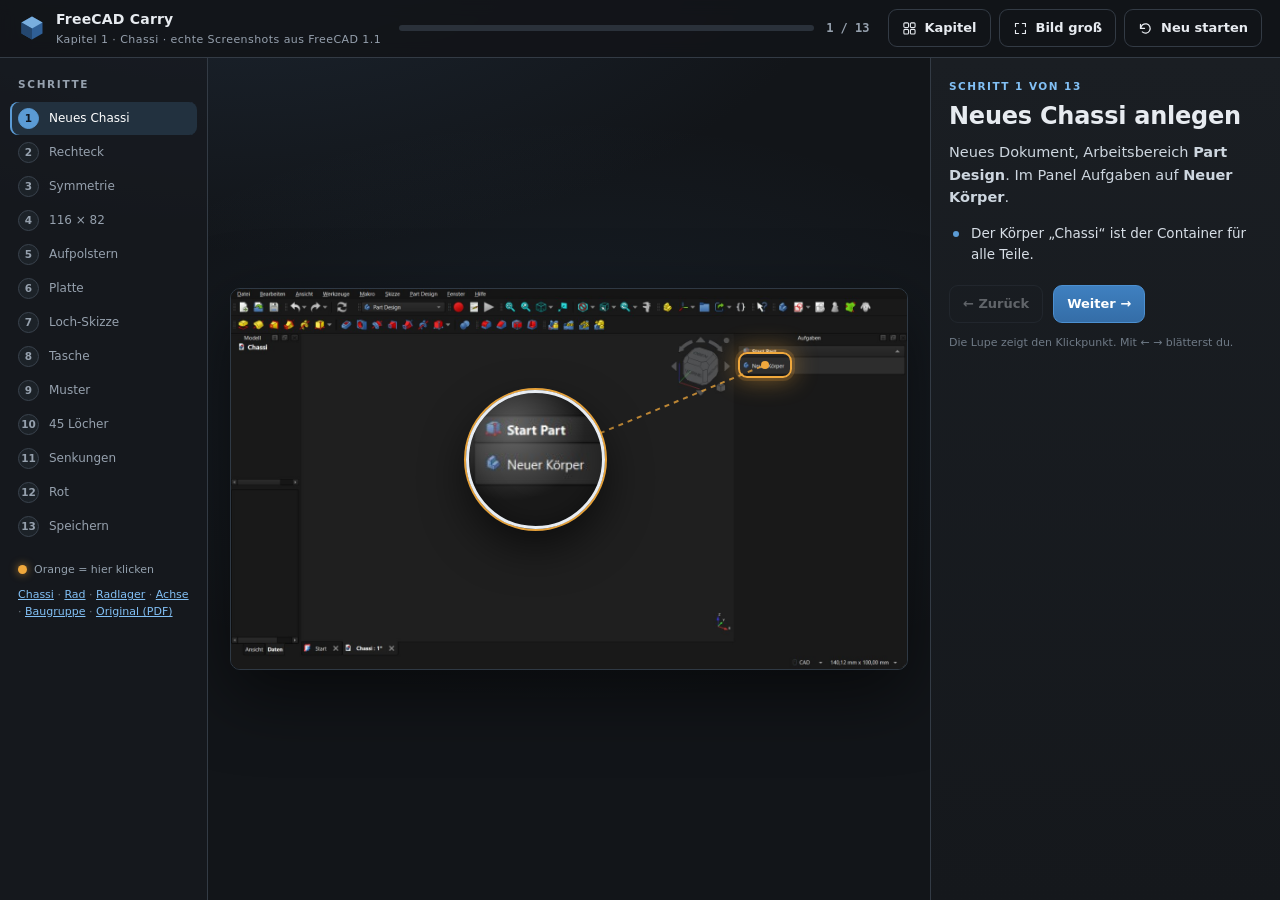
==== index.html @ e69efc20 "Lupen geprueft: Fokus auf die richtigen Symbole und Felder" ====
<!DOCTYPE html>
<html lang="de">
<head>
<meta charset="utf-8">
<meta name="viewport" content="width=device-width, initial-scale=1">
<meta name="color-scheme" content="dark">
<title>FreeCAD Carry – Chassi Schritt für Schritt</title>
<style>
:root{
  --bg:#121519; --panel:#1a1f24; --line:#333b45;
  --text:#e7ebf0; --muted:#96a1ae; --accent:#5b9bd5; --accent2:#82c0f5;
  --orange:#f0a83c; --green:#4cd07d;
  --mono:"Cascadia Mono",Consolas,"SF Mono",monospace;
}
*{box-sizing:border-box}
[hidden]{display:none!important}
html,body{height:100%}
body{
  margin:0;display:flex;flex-direction:column;overflow:hidden;color:var(--text);
  background:radial-gradient(1100px 620px at 18% -12%,#1d2733 0%,var(--bg) 58%) fixed;
  font:14px/1.55 "Segoe UI",system-ui,-apple-system,sans-serif;
}
button{font:inherit;color:inherit}
.ico{width:1.15em;height:1.15em;vertical-align:-0.22em;flex:none}
.muted{color:var(--muted)}
.mono{font-family:var(--mono)}

/* ---------- Kopfzeile ---------- */
header.top{
  display:flex;align-items:center;gap:18px;padding:9px 18px;flex:none;
  background:rgba(18,21,25,.9);border-bottom:1px solid var(--line);backdrop-filter:blur(8px);z-index:40;
}
.brand{display:flex;align-items:center;gap:10px;font-weight:650;letter-spacing:.2px;white-space:nowrap}
.brand .logo{width:28px;height:28px}
.brand small{display:block;font-weight:400;font-size:11px;color:var(--muted);letter-spacing:.04em}
.progresswrap{flex:1;display:flex;align-items:center;gap:12px;max-width:520px;min-width:90px}
.progress{flex:1;height:6px;background:#2a313a;border-radius:99px;overflow:hidden}
.progress i{display:block;height:100%;width:0;border-radius:99px;background:linear-gradient(90deg,#427cb8,#82c0f5);transition:width .35s ease}
.progressnum{font:600 12px var(--mono);color:var(--muted);white-space:nowrap}
.top-actions{display:flex;gap:8px;margin-left:auto}

.btn{
  display:inline-flex;align-items:center;gap:8px;border:1px solid var(--line);background:#262c33;
  padding:8px 13px;border-radius:9px;font-weight:600;font-size:13px;cursor:pointer;transition:.15s;white-space:nowrap;
}
.btn:hover{background:#2f3741;border-color:#46515d}
.btn.primary{background:linear-gradient(180deg,#3f80c0,#346da7);border-color:#4c90d1;color:#fff}
.btn.primary:hover{background:linear-gradient(180deg,#4a8ccd,#3c7ab8)}
.btn.ghost{background:transparent}
.btn:disabled{opacity:.35;cursor:default}

/* ---------- Layout ---------- */
.app{flex:1;display:grid;grid-template-columns:228px minmax(0,1fr) 368px;min-height:0}
.outline{border-right:1px solid var(--line);background:rgba(23,26,31,.72);padding:16px 10px 24px;overflow:auto}
.outline h2{font-size:10.5px;text-transform:uppercase;letter-spacing:.16em;color:var(--muted);margin:2px 8px 10px}
.steplist{list-style:none;margin:0;padding:0;display:flex;flex-direction:column;gap:1px}
.stepitem{
  display:flex;gap:10px;align-items:center;width:100%;text-align:left;background:none;border:0;
  color:var(--muted);padding:6px 8px;border-radius:8px;cursor:pointer;transition:.13s;
}
.stepitem:hover{background:#232a31;color:var(--text)}
.stepitem.current{background:#22313f;color:#fff;box-shadow:inset 2px 0 0 var(--accent)}
.stepitem.done{color:#b9c5d2}
.stepitem .n{
  width:21px;height:21px;flex:none;border-radius:50%;border:1px solid #3a434e;display:grid;place-items:center;
  font-size:10.5px;font-weight:700;color:var(--muted);background:#1c2228;
}
.stepitem.current .n{background:var(--accent);border-color:var(--accent);color:#0d1520}
.stepitem.done .n{background:#1e3929;border-color:#2f5d43;color:#6bdc9a}
.stepitem .t{font-size:12px;line-height:1.25}
.outline .foot{font-size:11px;color:#6d7884;margin:18px 8px 0;line-height:1.55}
.outline .foot .dotline{display:flex;align-items:center;gap:7px;margin-bottom:8px;color:#93a0ad}
.outline .foot .dotline i{width:9px;height:9px;border-radius:50%;background:var(--orange);box-shadow:0 0 8px rgba(240,168,60,.7)}

/* ---------- Bildbühne ---------- */
.stage{
  position:relative;display:flex;flex-direction:column;align-items:center;justify-content:center;
  padding:20px 22px;overflow:auto;min-width:0;gap:10px;
}
.stage::before{
  content:"";position:absolute;inset:0;pointer-events:none;
  background:radial-gradient(760px 420px at 50% 42%,rgba(91,155,213,.08),transparent 70%);
}
.shot{
  position:relative;margin:0;width:100%;max-width:1180px;
  border:1px solid #2f3944;border-radius:10px;overflow:hidden;cursor:zoom-in;
  box-shadow:0 24px 70px rgba(0,0,0,.55),0 0 0 1px rgba(255,255,255,.03) inset;
  background:#0d1013;
}
.shot img{display:block;width:100%;height:auto}

/* ---------- Lupe ---------- */
.loupe-layer{position:absolute;inset:0;pointer-events:none}
.loupe-svg{position:absolute;inset:0;width:100%;height:100%;overflow:visible}
.focus-ring{
  position:absolute;border:2px solid var(--orange);border-radius:9px;
  box-shadow:0 0 0 3px rgba(240,168,60,.18),0 0 24px 2px rgba(240,168,60,.45);
  animation:pulse 1.9s ease-in-out infinite;
}
@keyframes pulse{
  0%,100%{box-shadow:0 0 0 3px rgba(240,168,60,.16),0 0 16px 1px rgba(240,168,60,.35)}
  50%{box-shadow:0 0 0 5px rgba(240,168,60,.10),0 0 30px 6px rgba(240,168,60,.55)}
}
.lens{
  position:absolute;border-radius:50%;background-repeat:no-repeat;
  border:3px solid #e8edf3;
  box-shadow:0 0 0 2px rgba(240,168,60,.95),0 18px 44px rgba(0,0,0,.6),inset 0 0 26px rgba(0,0,0,.35);
  z-index:3;
}
.lens::after{
  content:"";position:absolute;inset:0;border-radius:50%;pointer-events:none;
  background:radial-gradient(circle at 32% 26%,rgba(255,255,255,.28),rgba(255,255,255,0) 55%);
}
.shot .zoom{
  position:absolute;right:10px;bottom:10px;background:rgba(12,16,20,.82);border:1px solid #43505e;
  color:#dbe4ee;font-size:11.5px;padding:5px 9px;border-radius:6px;display:flex;gap:6px;align-items:center;
  opacity:0;transition:.18s;backdrop-filter:blur(4px);z-index:5;
}
.shot:hover .zoom{opacity:1}

/* ---------- Lesebereich ---------- */
.reader{border-left:1px solid var(--line);background:linear-gradient(180deg,#1a1e23,#15181c);overflow:auto;padding:24px 24px 44px;overflow-anchor:none}
.reader-inner{max-width:322px}
.kicker{font-size:10.5px;letter-spacing:.14em;text-transform:uppercase;color:var(--accent2);font-weight:700}
.reader h2{font-size:24px;line-height:1.22;margin:8px 0 10px;letter-spacing:-.01em}
.lead{color:#cdd6df;font-size:14.5px;margin:0 0 14px}
.bullets{list-style:none;padding:0;margin:0 0 14px;display:flex;flex-direction:column;gap:8px}
.bullets li{position:relative;padding-left:22px;color:#d7dee6;font-size:13.5px}
.bullets li::before{content:"";position:absolute;left:4px;top:.6em;width:6px;height:6px;border-radius:50%;background:var(--accent)}
.hint{
  display:flex;gap:9px;align-items:flex-start;font-size:12.5px;color:#9fb0a8;
  background:#17241d;border:1px solid #294234;border-radius:9px;padding:9px 11px;margin:0 0 14px;line-height:1.45;
}
.hint svg{width:16px;height:16px;flex:none;margin-top:2px;color:#6fd69a}
.mouse{font-size:11.5px;color:#7f8b97;margin:0 0 14px;display:flex;gap:6px;align-items:center;flex-wrap:wrap}
kbd{
  font:600 11px var(--mono);background:#232930;border:1px solid #46505b;border-bottom-width:2px;
  border-radius:4px;padding:2px 6px;color:#e3e9ef;
}
.actions{display:flex;gap:10px;margin-top:20px;flex-wrap:wrap}
.advance-hint{font-size:11px;color:#6f7a86;margin-top:12px;line-height:1.45}
h3{font-size:13px;letter-spacing:.02em;margin:22px 0 8px;color:#e9eef4}
.specs{display:grid;grid-template-columns:repeat(3,1fr);gap:8px;margin:14px 0 18px}
.specs div{background:#20262d;border:1px solid #333c45;border-radius:10px;padding:9px 10px}
.specs span{display:block;font-size:10px;color:var(--muted);text-transform:uppercase;letter-spacing:.08em}
.specs b{font-size:16px;font-family:var(--mono);color:#fff}
.final-badge{
  width:58px;height:58px;border-radius:50%;display:grid;place-items:center;font-size:27px;color:#d6ffe2;
  background:linear-gradient(180deg,#2f7d32,#245f28);box-shadow:0 12px 32px rgba(47,125,50,.35);margin-bottom:14px;
}
.recap{margin:0 0 6px;padding-left:18px;color:#c9d2db;font-size:13px;display:flex;flex-direction:column;gap:5px}
table.shortcuts{width:100%;border-collapse:collapse;font-size:12px}
table.shortcuts td{padding:5px 0;border-bottom:1px solid #262d35;color:#c5ced8}
table.shortcuts td:first-child{width:52%}
.chips{display:flex;flex-wrap:wrap;gap:6px;margin-top:8px}
.chip{font-size:11.5px;border:1px solid #3a444f;background:#20262c;color:#c2ccd7;border-radius:99px;padding:4px 10px}

/* ---------- Lightbox ---------- */
.lightbox{
  position:fixed;inset:0;z-index:100;display:none;align-items:center;justify-content:center;
  background:rgba(5,8,12,.92);backdrop-filter:blur(4px);padding:24px;
}
.lightbox.show{display:flex}
.lightbox img{max-width:96vw;max-height:88vh;border-radius:6px;box-shadow:0 30px 90px rgba(0,0,0,.8)}
.lb-close{
  position:absolute;top:14px;right:16px;width:38px;height:38px;border-radius:50%;border:1px solid #3f4a56;
  background:rgba(20,25,31,.85);color:#dfe7ef;font-size:18px;cursor:pointer;
}
.lb-close:hover{background:#2c3640}
.lb-nav{
  position:absolute;bottom:20px;left:50%;transform:translateX(-50%);display:flex;gap:10px;align-items:center;
  background:rgba(18,22,27,.92);border:1px solid #36414c;border-radius:99px;padding:5px 8px;font-size:12px;color:#b9c4cf;
}
.lb-nav button{width:34px;height:34px;border-radius:50%;border:0;background:#2a333c;color:#e8eef5;cursor:pointer;font-size:15px}
.lb-nav button:hover{background:#3a4652}
.lb-nav span{min-width:70px;text-align:center}

/* ---------- Responsiv ---------- */
@media (max-width:1380px){
  .app{grid-template-columns:208px minmax(0,1fr) 350px}
  .reader{padding:20px 18px 40px}
  .reader-inner{max-width:310px}
}
@media (max-width:1120px){
  .app{grid-template-columns:minmax(0,1fr) 340px}
  .outline{display:none}
}
@media (max-width:900px){
  body{overflow:auto}
  .app{grid-template-columns:1fr;grid-template-rows:auto auto}
  .stage{padding:12px;min-height:0}
  .reader{border-left:0;border-top:1px solid var(--line);overflow:visible;padding:20px 18px 60px}
  .brand small{display:none}
  .top-actions .btn .lbl{display:none}
  .shot .zoom{opacity:1}
}
@media (prefers-reduced-motion:reduce){
  *{animation:none!important;transition:none!important}
}

/* ---------- Kapitel-Overlay ---------- */
.ch-overlay{position:fixed;inset:0;z-index:120;display:none;align-items:center;justify-content:center;padding:20px;background:rgba(6,9,13,.82);backdrop-filter:blur(6px)}
.ch-overlay.open{display:flex}
.ch-panel{position:relative;width:min(880px,100%);max-height:calc(100vh - 40px);overflow:auto;background:#171b21;border:1px solid #333c46;border-radius:16px;box-shadow:0 40px 120px rgba(0,0,0,.7)}
.ch-hero{position:relative;height:300px;overflow:hidden;background:#1f1f1f;border-radius:16px 16px 0 0}
.ch-hero img{display:block;width:100%;height:100%;object-fit:contain}
.ch-hero .ch-cap{position:absolute;left:20px;bottom:16px;font-size:13px;color:#eef3f8;text-shadow:0 2px 10px rgba(0,0,0,.8)}
.ch-hero .ch-cap b{font-size:17px;letter-spacing:.2px}
.ch-hero .ch-cap span{display:block;font-size:11.5px;color:#b9c6d3}
.ch-x{position:absolute;top:12px;right:12px;width:36px;height:36px;border-radius:50%;border:1px solid #46515d;background:rgba(16,20,25,.8);color:#e7edf4;font-size:16px;cursor:pointer;z-index:2}
.ch-x:hover{background:#2a333d}
.ch-body{padding:18px 22px 20px}
.ch-body h2{font-size:12px;text-transform:uppercase;letter-spacing:.14em;color:#8fa0b1;margin:0 0 12px}
.ch-grid{display:grid;grid-template-columns:repeat(2,minmax(0,1fr));gap:9px}
.ch-card{display:flex;align-items:center;gap:12px;padding:11px 13px;border:1px solid #333c46;border-radius:11px;background:#20262d;color:#e7ebf0;text-decoration:none;transition:.15s}
.ch-card:hover{background:#28313a;border-color:#46525f;transform:translateY(-1px)}
.ch-card .ch-num{width:27px;height:27px;flex:none;border-radius:50%;display:grid;place-items:center;background:#2b3540;border:1px solid #3d4a57;font:700 12px var(--mono);color:#c8d4e0}
.ch-card .ch-t{display:block;font-size:13.5px;font-weight:600;line-height:1.25}
.ch-card .ch-s{display:block;font-size:11px;color:#93a1af;margin-top:2px}
.ch-card.current{border-color:#5b9bd5;background:#22313f;box-shadow:0 0 0 1px rgba(91,155,213,.35) inset}
.ch-card.current .ch-num{background:#5b9bd5;border-color:#5b9bd5;color:#0d1520}
.ch-card.current .ch-s{color:#a9c7e4}
.ch-note{margin:14px 0 0;font-size:11.5px;color:#7f8d9b}
.ch-note a{color:#82c0f5;text-decoration:none}
.ch-note a:hover{text-decoration:underline}
@media (max-width:640px){
  .ch-overlay{padding:0}
  .ch-panel{width:100%;height:100%;max-height:100vh;border-radius:0;border:0}
  .ch-hero{height:220px;border-radius:0}
  .ch-grid{grid-template-columns:1fr}
  .ch-body{padding:15px 16px 24px}
}
</style>
</head>
<body>

<header class="top">
  <div class="brand">
    <svg class="logo" viewBox="0 0 24 24" aria-hidden="true">
      <path d="M12 2.2 21 7.3v9.4L12 21.8 3 16.7V7.3Z" fill="#2f5f96"/>
      <path d="M12 2.2 21 7.3 12 12.4 3 7.3Z" fill="#79aede"/>
      <path d="M12 12.4v9.4L3 16.7V7.3Z" fill="#24476f"/>
    </svg>
    <div>FreeCAD Carry<small>Kapitel 1 · Chassi · echte Screenshots aus FreeCAD 1.1</small></div>
  </div>
  <div class="progresswrap">
    <div class="progress"><i id="bar"></i></div>
    <span class="progressnum" id="progressNum">1 / 13</span>
  </div>
  <div class="top-actions"><button class="btn ghost" id="chOpen" aria-haspopup="dialog" aria-controls="chOverlay" title="Kapitelübersicht (K)"><svg class="ico" viewBox="0 0 24 24" aria-hidden="true"><rect x="3" y="3" width="7.5" height="7.5" rx="1.6" fill="none" stroke="currentColor" stroke-width="1.7"/><rect x="13.5" y="3" width="7.5" height="7.5" rx="1.6" fill="none" stroke="currentColor" stroke-width="1.7"/><rect x="3" y="13.5" width="7.5" height="7.5" rx="1.6" fill="none" stroke="currentColor" stroke-width="1.7"/><rect x="13.5" y="13.5" width="7.5" height="7.5" rx="1.6" fill="none" stroke="currentColor" stroke-width="1.7"/></svg><span class="lbl">Kapitel</span></button>
    <button class="btn ghost" id="zoomBtn"><svg class="ico" viewBox="0 0 24 24" aria-hidden="true"><path d="M4 9V4h5M20 9V4h-5M4 15v5h5M20 15v5h-5" fill="none" stroke="currentColor" stroke-width="1.8" stroke-linecap="round"/></svg><span class="lbl">Bild groß</span></button>
    <button class="btn ghost" id="resetBtn"><svg class="ico" viewBox="0 0 24 24" aria-hidden="true"><path d="M4.5 12a7.5 7.5 0 1 1 2.4 5.5" fill="none" stroke="currentColor" stroke-width="2" stroke-linecap="round"/><path d="M4 5.5V12h6.5" fill="none" stroke="currentColor" stroke-width="2" stroke-linecap="round" stroke-linejoin="round"/></svg><span class="lbl">Neu starten</span></button>
  </div>
</header>

<div class="app">
  <nav class="outline">
    <h2>Schritte</h2>
    <ol class="steplist" id="steplist"></ol>
    <p class="foot">
      <span class="dotline"><i></i> Orange = hier klicken</span>
      <a href="index.html" style="color:#82c0f5">Chassi</a> · <a href="rad.html" style="color:#82c0f5">Rad</a> · <a href="lager.html" style="color:#82c0f5">Radlager</a> · <a href="achse.html" style="color:#82c0f5">Achse</a> · <a href="baugruppe.html" style="color:#82c0f5">Baugruppe</a> · <a href="original.html" style="color:#82c0f5">Original (PDF)</a>
    </p>
  </nav>

  <main class="stage" id="stage">
    <figure class="shot" id="shot">
      <img id="shotImg" src="assets/01_neues_dokument.jpg" alt="Chassi – neues Dokument">
      <div class="loupe-layer" id="loupeLayer">
        <svg class="loupe-svg" aria-hidden="true">
          <line id="loupeLine" stroke="#f0a83c" stroke-width="2" stroke-dasharray="5 5" opacity=".75"/>
          <circle id="loupeDot" r="4" fill="#f0a83c"/>
        </svg>
        <div class="focus-ring" id="focusRing"></div>
        <div class="lens" id="lens"></div>
      </div>
      <span class="zoom">⤢ vergrößern</span>
    </figure>
  </main>

  <aside class="reader" id="reader"></aside>
</div>

<div class="lightbox" id="lightbox">
  <button class="lb-close" id="lbClose" aria-label="Schließen">✕</button>
  <img id="lbImg" alt="Screenshot in groß">
  <div class="lb-nav">
    <button id="lbPrev" aria-label="Vorheriger Schritt">←</button>
    <span id="lbCaption">1 / 13</span>
    <button id="lbNext" aria-label="Nächster Schritt">→</button>
  </div>
</div>

<script>
(function(){
  'use strict';

  var $  = function(sel, root){ return (root||document).querySelector(sel); };

  /* =====================================================================
     INHALTE – jeder Schritt: Bild, Lupen-Ziel [x,y,w,h] und Lupe [x,y]
     Werte sind Anteile der Bildfläche (0…1).
     ===================================================================== */
  var STEPS = [
    {
      short:'Neues Chassi', title:'Neues Chassi anlegen',
      img:'assets/01_neues_dokument.jpg',
      alt:'Leeres FreeCAD-Dokument mit Part-Design-Panel',
      lead:'Neues Dokument, Arbeitsbereich <b>Part Design</b>. Im Panel Aufgaben auf <b>Neuer Körper</b>.',
      list:['Der Körper „Chassi“ ist der Container für alle Teile.'],
      focus:[0.7900, 0.2000, 0.0800, 0.0300], lens:[0.4500, 0.4500], zoom:2.4
    },
    {
      short:'Rechteck', title:'Skizze und Rechteck',
      img:'assets/02_rechteck.jpg',
      alt:'Rechteckskizze auf der XY-Ebene mit vier Freiheitsgraden',
      lead:'Neue Skizze auf der <b>XY-Ebene</b>. Zeichne ein Rechteck – die Lage ist noch egal.',
      list:['Es fehlen noch <b>4 Freiheitsgrade</b>: Größe und Lage.'],
      hint:'Die roten Symbole sind Randbedingungen (horizontal, vertikal).',
      focus:[0.8470, 0.2490, 0.1600, 0.0300], lens:[0.4500, 0.4000], zoom:2.2
    },
    {
      short:'Symmetrie', title:'Lage durch Symmetrie',
      img:'assets/03_symmetrie.jpg',
      alt:'Rechteck nach der Symmetrie, zwei Freiheitsgrade',
      lead:'Zwei gegenüberliegende <b>Ecken</b> und den <b>Ursprung</b> wählen, dann <b>Symmetrie</b>.',
      list:['Das Rechteck ist mittig – nur die Größe ist noch frei (2 Freiheitsgrade).'],
      focus:[0.5970, 0.2750, 0.0500, 0.0700], lens:[0.3000, 0.3000], zoom:2.6
    },
    {
      short:'116 × 82', title:'116 × 82 mm bemaßen',
      img:'assets/04_masse.jpg',
      alt:'Vollständig bestimmte Platten-Skizze mit 116 und 82 mm',
      lead:'Bemaße mit <b>116 × 82 mm</b>.',
      list:['Die Linien werden grün – die Skizze ist vollständig bestimmt.'],
      focus:[0.4450,0.3520,0.1000,0.0280], lens:[0.7000,0.3000], zoom:2.2
    },
    {
      short:'Aufpolstern', title:'5 mm aufpolstern',
      img:'assets/05_aufpolstern.jpg',
      alt:'Parameter der Aufpolsterung mit Tiefe 5 mm',
      lead:'Bei <b>Tiefe</b> den Wert <b>5,00 mm</b> eintragen, dann <b>OK</b>.',
      list:['Die Grundplatte entsteht.'],
      focus:[0.9270, 0.3500, 0.1200, 0.0400], lens:[0.1800, 0.6800], zoom:2.2
    },
    {
      short:'Platte', title:'Grundplatte fertig',
      img:'assets/06_platte.jpg',
      alt:'Fertige Grundplatte 116 x 82 x 5 mm',
      lead:'Die <b>Grundplatte</b> ist fertig: 116 × 82 × 5 mm.',
      list:['Jetzt kommen die Löcher.'], lens:[0.7200, 0.2500], zoom:1.4
    },
    {
      short:'Loch-Skizze', title:'Löcher skizzieren',
      img:'assets/07_loch_skizze.jpg',
      alt:'Skizze auf der Deckfläche mit fünf Kreisen',
      lead:'Neue Skizze auf der <b>Deckfläche</b>. Zeichne <b>5 Kreise Ø3</b> im Abstand von 15 mm.',
      list:['Der erste Kreis sitzt links oben, 10 mm vom Rand.'],
      focus:[0.3500, 0.4500, 0.2200, 0.3200], lens:[0.7000, 0.2500], zoom:1.5
    },
    {
      short:'Tasche', title:'Tasche durch alles',
      img:'assets/08_loch.jpg',
      alt:'Fünf Löcher nach der Tasche durch alles',
      lead:'Skizze schließen und eine <b>Tasche „durch alles“</b> erzeugen.',
      list:['Die fünf Löcher sind durch die ganze Platte.'],
      focus:[0.3200,0.3830,0.1400,0.2200], lens:[0.7200,0.3000], zoom:2.0
    },
    {
      short:'Muster', title:'Lineares Muster 9 ×',
      img:'assets/09_muster9.jpg',
      alt:'Dialog Lineares Muster mit Länge 96 mm und 9 Vorkommen',
      lead:'<b>Lineares Muster</b>: Länge <b>96 mm</b>, Vorkommen <b>9</b>.',
      list:['Der Abstand beträgt 96 : 8 = <b>12 mm</b>.'],
      focus:[0.8500, 0.5800, 0.1300, 0.1000], lens:[0.3000, 0.3500], zoom:1.8
    },
    {
      short:'45 Löcher', title:'45 Löcher im Raster',
      img:'assets/10_muster45.jpg',
      alt:'Grundplatte mit 45 Löchern im 9-x-5-Raster',
      lead:'Das Raster ist fertig: <b>9 × 5 = 45 Löcher</b>.',
      list:['Jetzt fehlen nur noch die Senkungen.'],
      focus:[0.4700, 0.4500, 0.3000, 0.3000], lens:[0.7200, 0.2500], zoom:1.4
    },
    {
      short:'Senkungen', title:'Senkungen 0,75 mm',
      img:'assets/11_senkungen.jpg',
      alt:'Dialog Fase mit Abstand 0,75 mm an allen Löchern',
      lead:'<b>Fase</b> an allen Löchern: <b>0,75 mm</b>.',
      list:['So verschwinden die Schraubenköpfe später in der Platte.'],
      focus:[0.8500, 0.6100, 0.1300, 0.0400], lens:[0.3000, 0.3500], zoom:1.8
    },
    {
      short:'Rot', title:'Chassi rot einfärben',
      img:'assets/12_rot.jpg',
      alt:'Rotes Chassi mit 45 gesenkten Löchern',
      lead:'Farbe <b>rot</b> – das Chassi ist fertig.',
      list:['45 Löcher, alle gesenkt.'],
      focus:[0.4700, 0.4500, 0.3000, 0.3000], lens:[0.7200, 0.2500], zoom:1.4
    },
    {
      short:'Speichern', title:'Chassi speichern',
      img:'assets/13_speichern.jpg',
      alt:'Datei-Menü mit Speichern',
      lead:'Als <span class="mono">Chassi.FCStd</span> speichern.',
      list:['Im Verzeichnis „Carry“ – dort kommen später alle Teile zusammen.'],
      focus:[0.0370, 0.1840, 0.0700, 0.0240], lens:[0.6200, 0.4800], zoom:2.2
    }
  ];

  var N = STEPS.length;
  var FINAL_IMG = 'assets/12_rot.jpg';
  var KEY = 'freecad-grundkurs-v3';

  var progress = 0;
  try {
    var saved = parseInt(localStorage.getItem(KEY) || '0', 10);
    if (!isNaN(saved) && saved >= 0 && saved <= N) progress = saved;
  } catch(e) {}
  try {
    var params = new URLSearchParams(location.search);
    var raw = params.get('schritt') || params.get('step') || '';
    if (raw === 'fertig' || raw === 'ende') {
      progress = N;
    } else {
      var linkStep = parseInt(raw, 10);
      if (!isNaN(linkStep)) progress = Math.max(0, Math.min(N - 1, linkStep - 1));
    }
  } catch(e) {}

  var reader = $('#reader');
  var shotImg = $('#shotImg');
  var shot = $('#shot');
  var lens = $('#lens');
  var ring = $('#focusRing');
  var line = $('#loupeLine');
  var dot = $('#loupeDot');
  var layer = $('#loupeLayer');
  var lightbox = $('#lightbox');
  var lbImg = $('#lbImg');
  var lbCaption = $('#lbCaption');

  function isDone(){ return progress >= N; }

  function renderOutline(){
    $('#steplist').innerHTML = STEPS.map(function(s, i){
      var cls = i < progress ? 'done' : (i === progress ? 'current' : '');
      var num = i < progress ? '✓' : (i + 1);
      return '<li><button class="stepitem '+cls+'" data-jump="'+i+'">'+
             '<span class="n">'+num+'</span><span class="t">'+s.short+'</span></button></li>';
    }).join('');
    var cur = $('.stepitem.current');
    if (cur && cur.scrollIntoView) cur.scrollIntoView({block:'nearest'});
  }

  /* ---------- Lupe positionieren ---------- */
  function layoutLoupe(){
    var s = isDone() ? null : STEPS[progress];
    if (!s || !s.focus){
      layer.style.display = 'none';
      return;
    }
    var w = shotImg.clientWidth;
    var h = shotImg.clientHeight;
    if (!w || !h){ layer.style.display = 'none'; return; }
    layer.style.display = 'block';

    var D = Math.round(Math.min(225, Math.max(118, w * 0.205)));
    var z = s.zoom || 2.2;
    var fx = s.focus[0], fy = s.focus[1], fw = s.focus[2], fh = s.focus[3];
    var lx = s.lens[0] * w, ly = s.lens[1] * h;

    lens.style.width = D + 'px';
    lens.style.height = D + 'px';
    lens.style.left = (lx - D / 2) + 'px';
    lens.style.top = (ly - D / 2) + 'px';
    lens.style.backgroundImage = 'url("' + s.img + '")';
    lens.style.backgroundSize = (w * z) + 'px ' + (h * z) + 'px';
    lens.style.backgroundPosition = (D / 2 - fx * w * z) + 'px ' + (D / 2 - fy * h * z) + 'px';

    var rw = Math.max(40, fw * w);
    var rh = Math.max(26, fh * h);
    ring.style.width = rw + 'px';
    ring.style.height = rh + 'px';
    ring.style.left = (fx * w - rw / 2) + 'px';
    ring.style.top = (fy * h - rh / 2) + 'px';

    line.setAttribute('x1', lx);
    line.setAttribute('y1', ly);
    line.setAttribute('x2', fx * w);
    line.setAttribute('y2', fy * h);
    dot.setAttribute('cx', fx * w);
    dot.setAttribute('cy', fy * h);
  }

  function renderShot(){
    var s = isDone() ? null : STEPS[progress];
    var img = isDone() ? FINAL_IMG : s.img;
    shotImg.src = img;
    shotImg.alt = isDone() ? 'Fertiger Quader 50 x 40 x 10 mm' : s.alt;
    if (isDone()) layer.style.display = 'none';
    layoutLoupe();
    if (lightbox.classList.contains('show')) updateLightbox();
  }

  function updateLightbox(){
    lbImg.src = isDone() ? FINAL_IMG : STEPS[progress].img;
    lbImg.alt = isDone() ? 'Fertiger Quader' : STEPS[progress].alt;
    lbCaption.textContent = (isDone() ? N : progress + 1) + ' / ' + N;
  }

  function renderReader(){
    if (isDone()) {
      reader.innerHTML = finalCard();
      reader.scrollTop = 0;
      requestAnimationFrame(function(){ reader.scrollTop = 0; });
      return;
    }
    var s = STEPS[progress];
    reader.innerHTML = '<div class="reader-inner">'+
      '<div class="kicker">Schritt '+(progress+1)+' von '+N+'</div>'+
      '<h2>'+s.title+'</h2>'+
      '<p class="lead">'+s.lead+'</p>'+
      (s.list && s.list.length ? '<ul class="bullets">'+s.list.map(function(b){ return '<li>'+b+'</li>'; }).join('')+'</ul>' : '')+
      (s.hint ? '<div class="hint"><svg viewBox="0 0 24 24" aria-hidden="true"><path d="M9 18h6M10 21h4" stroke="currentColor" stroke-width="1.7" stroke-linecap="round"/><path d="M12 3a6 6 0 0 0-3.6 10.8c.6.5 1 1.2 1 2V16h5.2v-.2c0-.8.4-1.5 1-2A6 6 0 0 0 12 3Z" fill="none" stroke="currentColor" stroke-width="1.5"/></svg><span>'+s.hint+'</span></div>' : '')+
      (s.mouse ? '<div class="mouse"><kbd>M1</kbd> links <kbd>M2</kbd> rechts <kbd>Esc</kbd> abbrechen</div>' : '')+
      '<div class="actions">'+
        '<button class="btn ghost" data-nav="prev" '+(progress === 0 ? 'disabled' : '')+'>← Zurück</button>'+
        '<button class="btn primary" data-nav="next">Weiter →</button>'+
      '</div>'+
      '<p class="advance-hint">'+(s.focus ? 'Die Lupe zeigt den Klickpunkt. ' : '')+'Mit ← → blätterst du.</p>'+
    '</div>';
    reader.scrollTop = 0;
  }

  function finalCard(){
    return '<div class="reader-inner">'+
      '<div class="final-badge">✓</div>'+
      '<div class="kicker">Geschafft</div>'+
      '<h2>Chassi fertig</h2>'+
      '<p class="lead">Grundplatte 116 × 82 × 5 mm mit 45 Löchern und Senkungen.</p>'+
      '<div class="specs">'+
        '<div><span>Platte</span><b>116×82</b></div>'+
        '<div><span>Löcher</span><b>45</b></div>'+
        '<div><span>Dicke</span><b>5 mm</b></div>'+
      '</div>'+
      '<h3>Kurz gemerkt</h3>'+
      '<ol class="recap">'+
        '<li>Körper anlegen</li>'+
        '<li>Rechteck 116 × 82 zeichnen</li>'+
        '<li>Symmetrie und Maße</li>'+
        '<li>5 mm aufpolstern</li>'+
        '<li>Lochraster 9 × 5</li>'+
        '<li>Senkungen und Farbe</li>'+
        '<li>Speichern (.FCStd)</li>'+
      '</ol>'+
      '<h3>Tastenkürzel</h3>'+
      '<table class="shortcuts">'+
        '<tr><td>Neues Dokument</td><td><kbd>Strg + N</kbd></td></tr>'+
        '<tr><td>Speichern</td><td><kbd>Strg + S</kbd></td></tr>'+
        '<tr><td>Befehl abbrechen</td><td><kbd>Esc</kbd></td></tr>'+
        '<tr><td>Zoomen</td><td><kbd>Mausrad</kbd></td></tr>'+
      '</table>'+
      '<h3>Weiter üben</h3>'+
      '<div class="chips"><span class="chip">Kapitel 2 · Rad</span><span class="chip">Radlager</span><span class="chip">Achse</span><span class="chip">Baugruppe</span></div>'+
      '<div class="actions">'+
        '<button class="btn" data-nav="reset">↺ Nochmal von vorn</button>'+
        '<button class="btn primary" data-nav="last">Letzten Schritt ansehen</button>'+
      '</div>'+
    '</div>';
  }

  function render(){
    $('#bar').style.width = (Math.min(progress, N) / N * 100) + '%';
    $('#progressNum').textContent = (isDone() ? N : progress + 1) + ' / ' + N;
    renderOutline();
    renderReader();
    renderShot();
    try { localStorage.setItem(KEY, String(progress)); } catch(e) {}
  }

  function go(p){
    progress = Math.max(0, Math.min(N, p));
    render();
  }

  function openLightbox(){ updateLightbox(); lightbox.classList.add('show'); }
  function closeLightbox(){ lightbox.classList.remove('show'); }

  $('#steplist').addEventListener('click', function(e){
    var btn = e.target.closest('[data-jump]');
    if (btn) go(parseInt(btn.getAttribute('data-jump'), 10));
  });

  reader.addEventListener('click', function(e){
    var btn = e.target.closest('[data-nav]');
    if (!btn) return;
    var nav = btn.getAttribute('data-nav');
    if (nav === 'next') go(progress + 1);
    else if (nav === 'prev') go(progress - 1);
    else if (nav === 'last') go(N - 1);
    else if (nav === 'reset') { progress = 0; render(); }
  });

  document.addEventListener('keydown', function(e){
    if (e.target.matches && e.target.matches('input, textarea, select')) return;
    if (e.key === 'Escape') { closeLightbox(); return; }
    if (e.key === 'ArrowRight') { e.preventDefault(); go(progress + 1); }
    if (e.key === 'ArrowLeft') { e.preventDefault(); go(progress - 1); }
  });

  shot.addEventListener('click', openLightbox);
  $('#zoomBtn').addEventListener('click', openLightbox);
  $('#lbClose').addEventListener('click', closeLightbox);
  lightbox.addEventListener('click', function(e){ if (e.target === lightbox) closeLightbox(); });
  $('#lbPrev').addEventListener('click', function(e){ e.stopPropagation(); go(progress - 1); });
  $('#lbNext').addEventListener('click', function(e){ e.stopPropagation(); go(progress + 1); });

  $('#resetBtn').addEventListener('click', function(){
    progress = 0;
    try { localStorage.removeItem(KEY); } catch(e) {}
    render();
  });

  shotImg.addEventListener('load', layoutLoupe);
  window.addEventListener('resize', layoutLoupe);
  if (window.ResizeObserver) new ResizeObserver(layoutLoupe).observe(shotImg);

  STEPS.forEach(function(s){ var im = new Image(); im.src = s.img; });

  render();
})();
</script>

<div class="ch-overlay" id="chOverlay" role="dialog" aria-modal="true" aria-label="Kapitelübersicht">
  <div class="ch-panel">
    <button class="ch-x" id="chClose" aria-label="Schließen">✕</button>
    <div class="ch-hero">
      <img src="assets/carry_hero.jpg" alt="Fertiger Carry mit vier Rädern">
      <div class="ch-cap"><b>Carry</b> · Transportfahrzeug<span>Alle Kapitel auf einen Blick</span></div>
    </div>
    <div class="ch-body">
      <h2>Kapitel wählen</h2>
      <div class="ch-grid">
        <a class="ch-card" href="index.html"><span class="ch-num">1</span><span><span class="ch-t">Chassi</span><span class="ch-s">13 Schritte · Platte mit 45 Löchern</span></span></a>
        <a class="ch-card" href="rad.html"><span class="ch-num">2</span><span><span class="ch-t">Rad</span><span class="ch-s">14 Schritte · Radkörper und Gummiring</span></span></a>
        <a class="ch-card" href="lager.html"><span class="ch-num">3</span><span><span class="ch-t">Radlager</span><span class="ch-s">8 Schritte · Bogenform mit Bohrungen</span></span></a>
        <a class="ch-card" href="achse.html"><span class="ch-num">4</span><span><span class="ch-t">Achse &amp; Schrauben</span><span class="ch-s">9 Schritte · M3×20 und Mutter</span></span></a>
        <a class="ch-card" href="baugruppe.html"><span class="ch-num">5</span><span><span class="ch-t">Baugruppe</span><span class="ch-s">8 Schritte · Carry zusammenbauen</span></span></a>
        <a class="ch-card" href="original.html"><span class="ch-num">PDF</span><span><span class="ch-t">Originalseiten</span><span class="ch-s">24 Seiten als Leseausgabe</span></span></a>
      </div>
      <p class="ch-note">Tipp: Mit <kbd>K</kbd> öffnest du diese Übersicht jederzeit.</p>
    </div>
  </div>
</div>

<script>
(function(){
  var ov = document.getElementById('chOverlay');
  var opener = document.getElementById('chOpen');
  var closer = document.getElementById('chClose');
  if (!ov || !opener) return;
  var here = (location.pathname.split('/').pop() || 'index.html').toLowerCase();
  if (!here) here = 'index.html';
  var cards = ov.querySelectorAll('.ch-card');
  for (var i = 0; i < cards.length; i++) {
    var href = (cards[i].getAttribute('href') || '').toLowerCase();
    if (href === here) {
      cards[i].classList.add('current');
      cards[i].setAttribute('aria-current', 'page');
    }
  }
  function show(){
    ov.classList.add('open');
    document.body.style.overflow = 'hidden';
    closer.focus();
  }
  function hide(){
    ov.classList.remove('open');
    document.body.style.overflow = '';
    opener.focus();
  }
  opener.addEventListener('click', show);
  closer.addEventListener('click', hide);
  ov.addEventListener('click', function(e){ if (e.target === ov) hide(); });
  document.addEventListener('keydown', function(e){
    if (!ov.classList.contains('open')) return;
    if (e.key === 'Escape') { e.preventDefault(); e.stopPropagation(); hide(); }
    else if (e.key === 'ArrowLeft' || e.key === 'ArrowRight') { e.stopPropagation(); }
  }, true);
  document.addEventListener('keydown', function(e){
    if (e.key !== 'k' && e.key !== 'K') return;
    if (/^(INPUT|TEXTAREA|SELECT)$/.test((e.target && e.target.tagName) || '')) return;
    e.preventDefault();
    if (ov.classList.contains('open')) hide(); else show();
  });
  try {
    var q = new URLSearchParams(location.search);
    if (q.has('kapitel') || location.hash === '#kapitel') show();
  } catch(e) {}
  ov.addEventListener('keydown', function(e){
    if (e.key !== 'Tab') return;
    var f = ov.querySelectorAll('button, a[href]');
    if (!f.length) return;
    var first = f[0], last = f[f.length - 1];
    if (e.shiftKey && document.activeElement === first) { e.preventDefault(); last.focus(); }
    else if (!e.shiftKey && document.activeElement === last) { e.preventDefault(); first.focus(); }
  });
})();
</script>
</body>
</html>
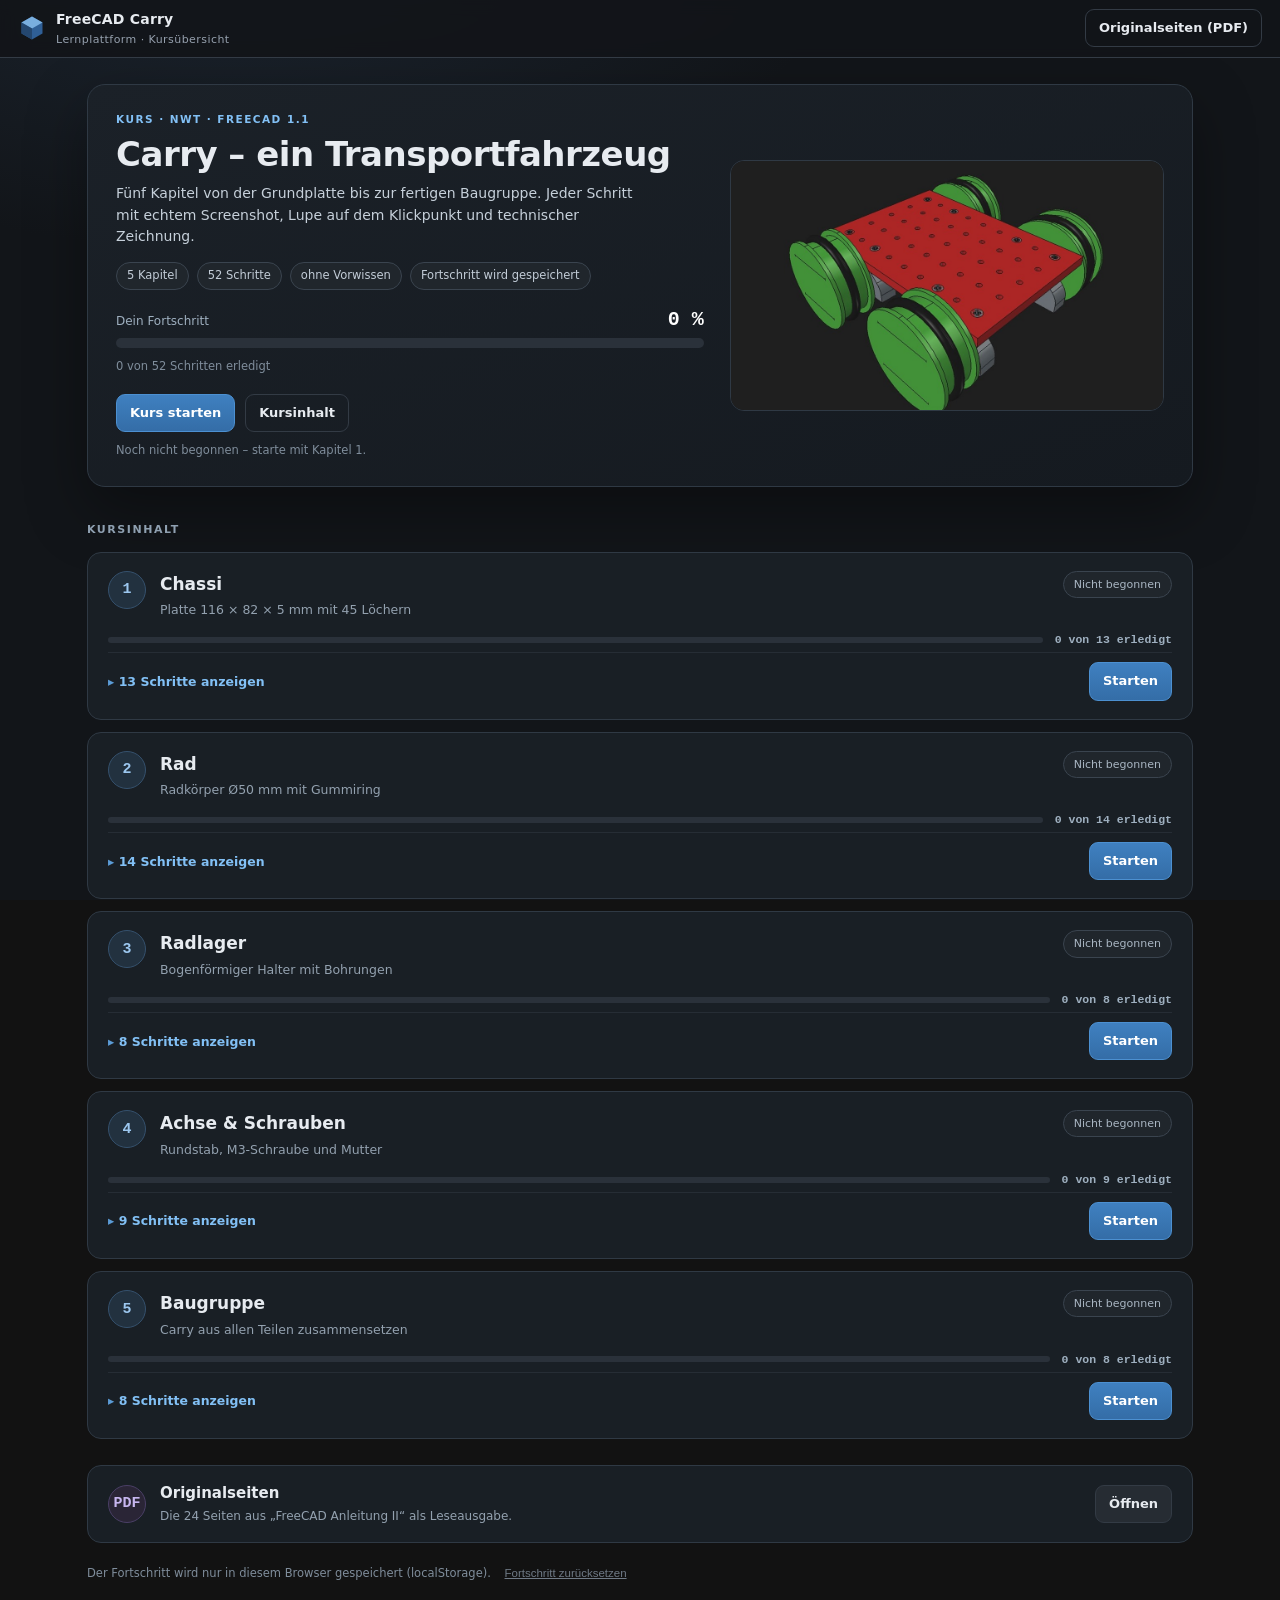
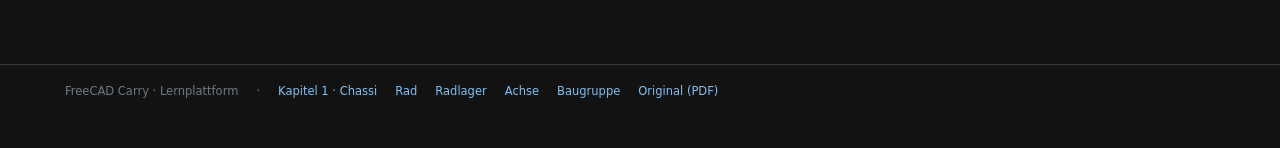
==== commit a9a6bad3: "Lernplattform-Struktur: Kursstartseite, Kapitel-Abschnitte und Fortschritt" ====
--- a/index.html
+++ b/index.html
@@ -4,231 +4,127 @@
 <meta charset="utf-8">
 <meta name="viewport" content="width=device-width, initial-scale=1">
 <meta name="color-scheme" content="dark">
-<title>FreeCAD Carry – Chassi Schritt für Schritt</title>
+<title>FreeCAD Carry – Kursübersicht</title>
+<link rel="stylesheet" href="assets/kurs.css">
 <style>
 :root{
   --bg:#121519; --panel:#1a1f24; --line:#333b45;
   --text:#e7ebf0; --muted:#96a1ae; --accent:#5b9bd5; --accent2:#82c0f5;
-  --orange:#f0a83c; --green:#4cd07d;
   --mono:"Cascadia Mono",Consolas,"SF Mono",monospace;
 }
 *{box-sizing:border-box}
-[hidden]{display:none!important}
 html,body{height:100%}
 body{
-  margin:0;display:flex;flex-direction:column;overflow:hidden;color:var(--text);
+  margin:0;min-height:100%;overflow-x:hidden;color:var(--text);
   background:radial-gradient(1100px 620px at 18% -12%,#1d2733 0%,var(--bg) 58%) fixed;
   font:14px/1.55 "Segoe UI",system-ui,-apple-system,sans-serif;
 }
-button{font:inherit;color:inherit}
-.ico{width:1.15em;height:1.15em;vertical-align:-0.22em;flex:none}
-.muted{color:var(--muted)}
+a{color:inherit}
 .mono{font-family:var(--mono)}
-
-/* ---------- Kopfzeile ---------- */
 header.top{
-  display:flex;align-items:center;gap:18px;padding:9px 18px;flex:none;
-  background:rgba(18,21,25,.9);border-bottom:1px solid var(--line);backdrop-filter:blur(8px);z-index:40;
+  display:flex;align-items:center;gap:18px;padding:9px 18px;
+  background:rgba(18,21,25,.9);border-bottom:1px solid var(--line);backdrop-filter:blur(8px);
+  position:sticky;top:0;z-index:40;
 }
 .brand{display:flex;align-items:center;gap:10px;font-weight:650;letter-spacing:.2px;white-space:nowrap}
 .brand .logo{width:28px;height:28px}
 .brand small{display:block;font-weight:400;font-size:11px;color:var(--muted);letter-spacing:.04em}
-.progresswrap{flex:1;display:flex;align-items:center;gap:12px;max-width:520px;min-width:90px}
-.progress{flex:1;height:6px;background:#2a313a;border-radius:99px;overflow:hidden}
-.progress i{display:block;height:100%;width:0;border-radius:99px;background:linear-gradient(90deg,#427cb8,#82c0f5);transition:width .35s ease}
-.progressnum{font:600 12px var(--mono);color:var(--muted);white-space:nowrap}
-.top-actions{display:flex;gap:8px;margin-left:auto}
-
+.top-actions{display:flex;gap:8px;margin-left:auto;flex-wrap:wrap}
 .btn{
   display:inline-flex;align-items:center;gap:8px;border:1px solid var(--line);background:#262c33;
   padding:8px 13px;border-radius:9px;font-weight:600;font-size:13px;cursor:pointer;transition:.15s;white-space:nowrap;
+  color:var(--text);text-decoration:none;
 }
 .btn:hover{background:#2f3741;border-color:#46515d}
 .btn.primary{background:linear-gradient(180deg,#3f80c0,#346da7);border-color:#4c90d1;color:#fff}
 .btn.primary:hover{background:linear-gradient(180deg,#4a8ccd,#3c7ab8)}
 .btn.ghost{background:transparent}
-.btn:disabled{opacity:.35;cursor:default}
-
-/* ---------- Layout ---------- */
-.app{flex:1;display:grid;grid-template-columns:228px minmax(0,1fr) 368px;min-height:0}
-.outline{border-right:1px solid var(--line);background:rgba(23,26,31,.72);padding:16px 10px 24px;overflow:auto}
-.outline h2{font-size:10.5px;text-transform:uppercase;letter-spacing:.16em;color:var(--muted);margin:2px 8px 10px}
-.steplist{list-style:none;margin:0;padding:0;display:flex;flex-direction:column;gap:1px}
-.stepitem{
-  display:flex;gap:10px;align-items:center;width:100%;text-align:left;background:none;border:0;
-  color:var(--muted);padding:6px 8px;border-radius:8px;cursor:pointer;transition:.13s;
-}
-.stepitem:hover{background:#232a31;color:var(--text)}
-.stepitem.current{background:#22313f;color:#fff;box-shadow:inset 2px 0 0 var(--accent)}
-.stepitem.done{color:#b9c5d2}
-.stepitem .n{
-  width:21px;height:21px;flex:none;border-radius:50%;border:1px solid #3a434e;display:grid;place-items:center;
-  font-size:10.5px;font-weight:700;color:var(--muted);background:#1c2228;
-}
-.stepitem.current .n{background:var(--accent);border-color:var(--accent);color:#0d1520}
-.stepitem.done .n{background:#1e3929;border-color:#2f5d43;color:#6bdc9a}
-.stepitem .t{font-size:12px;line-height:1.25}
-.outline .foot{font-size:11px;color:#6d7884;margin:18px 8px 0;line-height:1.55}
-.outline .foot .dotline{display:flex;align-items:center;gap:7px;margin-bottom:8px;color:#93a0ad}
-.outline .foot .dotline i{width:9px;height:9px;border-radius:50%;background:var(--orange);box-shadow:0 0 8px rgba(240,168,60,.7)}
-
-/* ---------- Bildbühne ---------- */
-.stage{
-  position:relative;display:flex;flex-direction:column;align-items:center;justify-content:center;
-  padding:20px 22px;overflow:auto;min-width:0;gap:10px;
-}
-.stage::before{
-  content:"";position:absolute;inset:0;pointer-events:none;
-  background:radial-gradient(760px 420px at 50% 42%,rgba(91,155,213,.08),transparent 70%);
-}
-.shot{
-  position:relative;margin:0;width:100%;max-width:1180px;
-  border:1px solid #2f3944;border-radius:10px;overflow:hidden;cursor:zoom-in;
-  box-shadow:0 24px 70px rgba(0,0,0,.55),0 0 0 1px rgba(255,255,255,.03) inset;
-  background:#0d1013;
-}
-.shot img{display:block;width:100%;height:auto}
-
-/* ---------- Lupe ---------- */
-.loupe-layer{position:absolute;inset:0;pointer-events:none}
-.loupe-svg{position:absolute;inset:0;width:100%;height:100%;overflow:visible}
-.focus-ring{
-  position:absolute;border:2px solid var(--orange);border-radius:9px;
-  box-shadow:0 0 0 3px rgba(240,168,60,.18),0 0 24px 2px rgba(240,168,60,.45);
-  animation:pulse 1.9s ease-in-out infinite;
-}
-@keyframes pulse{
-  0%,100%{box-shadow:0 0 0 3px rgba(240,168,60,.16),0 0 16px 1px rgba(240,168,60,.35)}
-  50%{box-shadow:0 0 0 5px rgba(240,168,60,.10),0 0 30px 6px rgba(240,168,60,.55)}
-}
-.lens{
-  position:absolute;border-radius:50%;background-repeat:no-repeat;
-  border:3px solid #e8edf3;
-  box-shadow:0 0 0 2px rgba(240,168,60,.95),0 18px 44px rgba(0,0,0,.6),inset 0 0 26px rgba(0,0,0,.35);
-  z-index:3;
-}
-.lens::after{
-  content:"";position:absolute;inset:0;border-radius:50%;pointer-events:none;
-  background:radial-gradient(circle at 32% 26%,rgba(255,255,255,.28),rgba(255,255,255,0) 55%);
-}
-.shot .zoom{
-  position:absolute;right:10px;bottom:10px;background:rgba(12,16,20,.82);border:1px solid #43505e;
-  color:#dbe4ee;font-size:11.5px;padding:5px 9px;border-radius:6px;display:flex;gap:6px;align-items:center;
-  opacity:0;transition:.18s;backdrop-filter:blur(4px);z-index:5;
-}
-.shot:hover .zoom{opacity:1}
-
-/* ---------- Lesebereich ---------- */
-.reader{border-left:1px solid var(--line);background:linear-gradient(180deg,#1a1e23,#15181c);overflow:auto;padding:24px 24px 44px;overflow-anchor:none}
-.reader-inner{max-width:322px}
+.wrap{max-width:1150px;margin:0 auto;padding:26px 22px 70px}
 .kicker{font-size:10.5px;letter-spacing:.14em;text-transform:uppercase;color:var(--accent2);font-weight:700}
-.reader h2{font-size:24px;line-height:1.22;margin:8px 0 10px;letter-spacing:-.01em}
-.lead{color:#cdd6df;font-size:14.5px;margin:0 0 14px}
-.bullets{list-style:none;padding:0;margin:0 0 14px;display:flex;flex-direction:column;gap:8px}
-.bullets li{position:relative;padding-left:22px;color:#d7dee6;font-size:13.5px}
-.bullets li::before{content:"";position:absolute;left:4px;top:.6em;width:6px;height:6px;border-radius:50%;background:var(--accent)}
-.hint{
-  display:flex;gap:9px;align-items:flex-start;font-size:12.5px;color:#9fb0a8;
-  background:#17241d;border:1px solid #294234;border-radius:9px;padding:9px 11px;margin:0 0 14px;line-height:1.45;
-}
-.hint svg{width:16px;height:16px;flex:none;margin-top:2px;color:#6fd69a}
-.mouse{font-size:11.5px;color:#7f8b97;margin:0 0 14px;display:flex;gap:6px;align-items:center;flex-wrap:wrap}
-kbd{
-  font:600 11px var(--mono);background:#232930;border:1px solid #46505b;border-bottom-width:2px;
-  border-radius:4px;padding:2px 6px;color:#e3e9ef;
-}
-.actions{display:flex;gap:10px;margin-top:20px;flex-wrap:wrap}
-.advance-hint{font-size:11px;color:#6f7a86;margin-top:12px;line-height:1.45}
-h3{font-size:13px;letter-spacing:.02em;margin:22px 0 8px;color:#e9eef4}
-.specs{display:grid;grid-template-columns:repeat(3,1fr);gap:8px;margin:14px 0 18px}
-.specs div{background:#20262d;border:1px solid #333c45;border-radius:10px;padding:9px 10px}
-.specs span{display:block;font-size:10px;color:var(--muted);text-transform:uppercase;letter-spacing:.08em}
-.specs b{font-size:16px;font-family:var(--mono);color:#fff}
-.final-badge{
-  width:58px;height:58px;border-radius:50%;display:grid;place-items:center;font-size:27px;color:#d6ffe2;
-  background:linear-gradient(180deg,#2f7d32,#245f28);box-shadow:0 12px 32px rgba(47,125,50,.35);margin-bottom:14px;
-}
-.recap{margin:0 0 6px;padding-left:18px;color:#c9d2db;font-size:13px;display:flex;flex-direction:column;gap:5px}
-table.shortcuts{width:100%;border-collapse:collapse;font-size:12px}
-table.shortcuts td{padding:5px 0;border-bottom:1px solid #262d35;color:#c5ced8}
-table.shortcuts td:first-child{width:52%}
-.chips{display:flex;flex-wrap:wrap;gap:6px;margin-top:8px}
-.chip{font-size:11.5px;border:1px solid #3a444f;background:#20262c;color:#c2ccd7;border-radius:99px;padding:4px 10px}
-
-/* ---------- Lightbox ---------- */
-.lightbox{
-  position:fixed;inset:0;z-index:100;display:none;align-items:center;justify-content:center;
-  background:rgba(5,8,12,.92);backdrop-filter:blur(4px);padding:24px;
-}
-.lightbox.show{display:flex}
-.lightbox img{max-width:96vw;max-height:88vh;border-radius:6px;box-shadow:0 30px 90px rgba(0,0,0,.8)}
-.lb-close{
-  position:absolute;top:14px;right:16px;width:38px;height:38px;border-radius:50%;border:1px solid #3f4a56;
-  background:rgba(20,25,31,.85);color:#dfe7ef;font-size:18px;cursor:pointer;
-}
-.lb-close:hover{background:#2c3640}
-.lb-nav{
-  position:absolute;bottom:20px;left:50%;transform:translateX(-50%);display:flex;gap:10px;align-items:center;
-  background:rgba(18,22,27,.92);border:1px solid #36414c;border-radius:99px;padding:5px 8px;font-size:12px;color:#b9c4cf;
-}
-.lb-nav button{width:34px;height:34px;border-radius:50%;border:0;background:#2a333c;color:#e8eef5;cursor:pointer;font-size:15px}
-.lb-nav button:hover{background:#3a4652}
-.lb-nav span{min-width:70px;text-align:center}
-
-/* ---------- Responsiv ---------- */
-@media (max-width:1380px){
-  .app{grid-template-columns:208px minmax(0,1fr) 350px}
-  .reader{padding:20px 18px 40px}
-  .reader-inner{max-width:310px}
-}
-@media (max-width:1120px){
-  .app{grid-template-columns:minmax(0,1fr) 340px}
-  .outline{display:none}
-}
+.hero{
+  display:grid;grid-template-columns:1.15fr .85fr;gap:26px;align-items:center;
+  background:linear-gradient(160deg,#1b2128,#151a20);border:1px solid #2f3944;border-radius:18px;
+  padding:26px 28px;margin-bottom:34px;box-shadow:0 24px 60px rgba(0,0,0,.35);
+}
+.hero>div{min-width:0}
+.hero-img{min-width:0}
+.hero-img img{max-width:100%}
+.hero h1{font-size:34px;line-height:1.12;margin:8px 0 10px;letter-spacing:-.015em}
+.hero p{color:#c6d0da;margin:0 0 14px;max-width:540px}
+.meta{display:flex;gap:8px;flex-wrap:wrap;margin:0 0 18px}
+.meta span{font-size:11.5px;border:1px solid #3a444f;background:#20262c;border-radius:99px;padding:4px 10px;color:#c2ccd7}
+.prog{margin:0 0 6px}
+.prog-head{display:flex;justify-content:space-between;align-items:baseline;font-size:12px;color:#9fb0c0;margin-bottom:7px}
+.prog-head b{font:700 20px var(--mono);color:#fff}
+.ptrack{height:10px;background:#2a313a;border-radius:99px;overflow:hidden}
+.pfill{display:block;height:100%;width:0;border-radius:99px;background:linear-gradient(90deg,#427cb8,#82c0f5);transition:width .4s ease}
+.actions{display:flex;gap:10px;margin-top:18px;flex-wrap:wrap;align-items:center}
+.last{font-size:11.5px;color:#7f8d9b;margin-top:10px}
+.hero-img img{width:100%;border-radius:14px;border:1px solid #2f3944;display:block;background:#1f1f1f}
+h2.sec{font-size:11px;text-transform:uppercase;letter-spacing:.14em;color:#8fa0b1;margin:0 0 14px}
+.kc{
+  background:#191f25;border:1px solid #2f3944;border-radius:14px;
+  padding:18px 20px;margin-bottom:12px;transition:.15s;
+}
+.kc:hover{border-color:#3d4a57}
+.kc-head{display:flex;gap:14px;align-items:flex-start}
+.knum{
+  width:38px;height:38px;border-radius:50%;display:grid;place-items:center;flex:none;
+  background:#22313f;border:1px solid #35516d;color:#9cc7ef;font:700 15px var(--mono);
+}
+.kc-t{min-width:0}
+.kc h3{margin:0;font-size:17px}
+.kc-t p{margin:3px 0 0;color:#93a1af;font-size:12.5px}
+.kc-badge{
+  margin-left:auto;font-size:11px;padding:4px 10px;border-radius:99px;
+  border:1px solid #3a444f;background:#20262c;color:#a9b6c3;white-space:nowrap;flex:none;
+}
+.kc-badge.ok{background:#17351f;border-color:#2f6b3f;color:#79d99a}
+.kc-badge.prog{background:#2a2417;border-color:#6b5a2f;color:#f0c674}
+.kc-prog{display:flex;align-items:center;gap:12px;margin:14px 0 4px}
+.kc-track{flex:1;height:6px;background:#2a313a;border-radius:99px;overflow:hidden}
+.kc-fill{display:block;height:100%;width:0;border-radius:99px;background:linear-gradient(90deg,#427cb8,#82c0f5);transition:width .35s}
+.kc-count{font:600 11.5px var(--mono);color:#9fb0c0;white-space:nowrap}
+details.ksteps{margin:8px 0 10px;border-top:1px solid #262d35;padding-top:8px}
+details summary{cursor:pointer;color:#82c0f5;font-size:12.5px;font-weight:600;list-style:none}
+details summary::-webkit-details-marker{display:none}
+details summary:before{content:"▸ ";color:#5b9bd5}
+details[open] summary:before{content:"▾ "}
+.kstep-list{
+  list-style:none;margin:10px 0 0;padding:0;
+  display:grid;grid-template-columns:repeat(2,minmax(0,1fr));gap:2px 18px;
+}
+.kstep-list a{display:flex;gap:9px;padding:4px 6px;border-radius:6px;font-size:12.5px;color:#c3cfdb;text-decoration:none}
+.kstep-list a:hover{background:#20262d;color:#fff}
+.kstep-list .n{color:#7f8b97;font-family:var(--mono);min-width:18px}
+.kc-bottom{display:flex;align-items:center;gap:16px;border-top:1px solid #262d35;padding-top:9px;margin-top:6px}
+.kc-bottom details{margin:0;border:0;padding:0;flex:1}
+.kc-bottom summary{padding:2px 0}
+.kc-bottom .kc-open{margin-left:auto;flex:none}
+.kmat{
+  display:flex;gap:14px;align-items:center;background:#191f25;border:1px solid #2f3944;
+  border-radius:14px;padding:16px 20px;margin-top:26px;
+}
+.kmat .knum{background:#2a2536;border-color:#4a3f66;color:#c7b6f0}
+.kmat h3{margin:0;font-size:15px}
+.kmat p{margin:2px 0 0;font-size:12px;color:#93a1af}
+.kmat .btn{margin-left:auto}
+.reset{background:none;border:0;color:#6f7a86;font-size:11.5px;cursor:pointer;text-decoration:underline;margin-left:4px}
+.reset:hover{color:#aab6c2}
+footer.foot{border-top:1px solid var(--line);padding:18px 22px 40px;color:#6f7a86;font-size:11.5px}
+footer.foot .in{max-width:1150px;margin:0 auto;display:flex;gap:18px;flex-wrap:wrap;align-items:center}
 @media (max-width:900px){
-  body{overflow:auto}
-  .app{grid-template-columns:1fr;grid-template-rows:auto auto}
-  .stage{padding:12px;min-height:0}
-  .reader{border-left:0;border-top:1px solid var(--line);overflow:visible;padding:20px 18px 60px}
+  header.top{flex-wrap:wrap;gap:10px}
   .brand small{display:none}
-  .top-actions .btn .lbl{display:none}
-  .shot .zoom{opacity:1}
-}
-@media (prefers-reduced-motion:reduce){
-  *{animation:none!important;transition:none!important}
-}
-
-/* ---------- Kapitel-Overlay ---------- */
-.ch-overlay{position:fixed;inset:0;z-index:120;display:none;align-items:center;justify-content:center;padding:20px;background:rgba(6,9,13,.82);backdrop-filter:blur(6px)}
-.ch-overlay.open{display:flex}
-.ch-panel{position:relative;width:min(880px,100%);max-height:calc(100vh - 40px);overflow:auto;background:#171b21;border:1px solid #333c46;border-radius:16px;box-shadow:0 40px 120px rgba(0,0,0,.7)}
-.ch-hero{position:relative;height:300px;overflow:hidden;background:#1f1f1f;border-radius:16px 16px 0 0}
-.ch-hero img{display:block;width:100%;height:100%;object-fit:contain}
-.ch-hero .ch-cap{position:absolute;left:20px;bottom:16px;font-size:13px;color:#eef3f8;text-shadow:0 2px 10px rgba(0,0,0,.8)}
-.ch-hero .ch-cap b{font-size:17px;letter-spacing:.2px}
-.ch-hero .ch-cap span{display:block;font-size:11.5px;color:#b9c6d3}
-.ch-x{position:absolute;top:12px;right:12px;width:36px;height:36px;border-radius:50%;border:1px solid #46515d;background:rgba(16,20,25,.8);color:#e7edf4;font-size:16px;cursor:pointer;z-index:2}
-.ch-x:hover{background:#2a333d}
-.ch-body{padding:18px 22px 20px}
-.ch-body h2{font-size:12px;text-transform:uppercase;letter-spacing:.14em;color:#8fa0b1;margin:0 0 12px}
-.ch-grid{display:grid;grid-template-columns:repeat(2,minmax(0,1fr));gap:9px}
-.ch-card{display:flex;align-items:center;gap:12px;padding:11px 13px;border:1px solid #333c46;border-radius:11px;background:#20262d;color:#e7ebf0;text-decoration:none;transition:.15s}
-.ch-card:hover{background:#28313a;border-color:#46525f;transform:translateY(-1px)}
-.ch-card .ch-num{width:27px;height:27px;flex:none;border-radius:50%;display:grid;place-items:center;background:#2b3540;border:1px solid #3d4a57;font:700 12px var(--mono);color:#c8d4e0}
-.ch-card .ch-t{display:block;font-size:13.5px;font-weight:600;line-height:1.25}
-.ch-card .ch-s{display:block;font-size:11px;color:#93a1af;margin-top:2px}
-.ch-card.current{border-color:#5b9bd5;background:#22313f;box-shadow:0 0 0 1px rgba(91,155,213,.35) inset}
-.ch-card.current .ch-num{background:#5b9bd5;border-color:#5b9bd5;color:#0d1520}
-.ch-card.current .ch-s{color:#a9c7e4}
-.ch-note{margin:14px 0 0;font-size:11.5px;color:#7f8d9b}
-.ch-note a{color:#82c0f5;text-decoration:none}
-.ch-note a:hover{text-decoration:underline}
-@media (max-width:640px){
-  .ch-overlay{padding:0}
-  .ch-panel{width:100%;height:100%;max-height:100vh;border-radius:0;border:0}
-  .ch-hero{height:220px;border-radius:0}
-  .ch-grid{grid-template-columns:1fr}
-  .ch-body{padding:15px 16px 24px}
+  .top-actions{margin-left:0;width:100%}
+  .top-actions .btn{padding:7px 11px;font-size:12px}
+  .wrap{padding:18px 14px 50px}
+  .hero{grid-template-columns:1fr;padding:18px;gap:16px}
+  .hero h1{font-size:26px}
+  .kstep-list{grid-template-columns:1fr}
+  .kc-badge{display:none}
+  .kc{padding:15px 16px}
+  .kmat{flex-wrap:wrap}
 }
 </style>
 </head>
@@ -241,473 +137,148 @@
       <path d="M12 2.2 21 7.3 12 12.4 3 7.3Z" fill="#79aede"/>
       <path d="M12 12.4v9.4L3 16.7V7.3Z" fill="#24476f"/>
     </svg>
-    <div>FreeCAD Carry<small>Kapitel 1 · Chassi · echte Screenshots aus FreeCAD 1.1</small></div>
+    <div>FreeCAD Carry<small>Lernplattform · Kursübersicht</small></div>
   </div>
-  <div class="progresswrap">
-    <div class="progress"><i id="bar"></i></div>
-    <span class="progressnum" id="progressNum">1 / 13</span>
-  </div>
-  <div class="top-actions"><button class="btn ghost" id="chOpen" aria-haspopup="dialog" aria-controls="chOverlay" title="Kapitelübersicht (K)"><svg class="ico" viewBox="0 0 24 24" aria-hidden="true"><rect x="3" y="3" width="7.5" height="7.5" rx="1.6" fill="none" stroke="currentColor" stroke-width="1.7"/><rect x="13.5" y="3" width="7.5" height="7.5" rx="1.6" fill="none" stroke="currentColor" stroke-width="1.7"/><rect x="3" y="13.5" width="7.5" height="7.5" rx="1.6" fill="none" stroke="currentColor" stroke-width="1.7"/><rect x="13.5" y="13.5" width="7.5" height="7.5" rx="1.6" fill="none" stroke="currentColor" stroke-width="1.7"/></svg><span class="lbl">Kapitel</span></button>
-    <button class="btn ghost" id="zoomBtn"><svg class="ico" viewBox="0 0 24 24" aria-hidden="true"><path d="M4 9V4h5M20 9V4h-5M4 15v5h5M20 15v5h-5" fill="none" stroke="currentColor" stroke-width="1.8" stroke-linecap="round"/></svg><span class="lbl">Bild groß</span></button>
-    <button class="btn ghost" id="resetBtn"><svg class="ico" viewBox="0 0 24 24" aria-hidden="true"><path d="M4.5 12a7.5 7.5 0 1 1 2.4 5.5" fill="none" stroke="currentColor" stroke-width="2" stroke-linecap="round"/><path d="M4 5.5V12h6.5" fill="none" stroke="currentColor" stroke-width="2" stroke-linecap="round" stroke-linejoin="round"/></svg><span class="lbl">Neu starten</span></button>
+  <div class="top-actions">
+    <a class="btn ghost" href="original.html">Originalseiten (PDF)</a>
   </div>
 </header>
 
-<div class="app">
-  <nav class="outline">
-    <h2>Schritte</h2>
-    <ol class="steplist" id="steplist"></ol>
-    <p class="foot">
-      <span class="dotline"><i></i> Orange = hier klicken</span>
-      <a href="index.html" style="color:#82c0f5">Chassi</a> · <a href="rad.html" style="color:#82c0f5">Rad</a> · <a href="lager.html" style="color:#82c0f5">Radlager</a> · <a href="achse.html" style="color:#82c0f5">Achse</a> · <a href="baugruppe.html" style="color:#82c0f5">Baugruppe</a> · <a href="original.html" style="color:#82c0f5">Original (PDF)</a>
-    </p>
-  </nav>
-
-  <main class="stage" id="stage">
-    <figure class="shot" id="shot">
-      <img id="shotImg" src="assets/01_neues_dokument.jpg" alt="Chassi – neues Dokument">
-      <div class="loupe-layer" id="loupeLayer">
-        <svg class="loupe-svg" aria-hidden="true">
-          <line id="loupeLine" stroke="#f0a83c" stroke-width="2" stroke-dasharray="5 5" opacity=".75"/>
-          <circle id="loupeDot" r="4" fill="#f0a83c"/>
-        </svg>
-        <div class="focus-ring" id="focusRing"></div>
-        <div class="lens" id="lens"></div>
+<main class="wrap">
+  <section class="hero">
+    <div>
+      <div class="kicker">Kurs · NWT · FreeCAD 1.1</div>
+      <h1>Carry – ein Transportfahrzeug</h1>
+      <p>Fünf Kapitel von der Grundplatte bis zur fertigen Baugruppe. Jeder Schritt mit echtem
+         Screenshot, Lupe auf dem Klickpunkt und technischer Zeichnung.</p>
+      <div class="meta">
+        <span>5 Kapitel</span><span>52 Schritte</span><span>ohne Vorwissen</span><span>Fortschritt wird gespeichert</span>
       </div>
-      <span class="zoom">⤢ vergrößern</span>
-    </figure>
-  </main>
-
-  <aside class="reader" id="reader"></aside>
-</div>
-
-<div class="lightbox" id="lightbox">
-  <button class="lb-close" id="lbClose" aria-label="Schließen">✕</button>
-  <img id="lbImg" alt="Screenshot in groß">
-  <div class="lb-nav">
-    <button id="lbPrev" aria-label="Vorheriger Schritt">←</button>
-    <span id="lbCaption">1 / 13</span>
-    <button id="lbNext" aria-label="Nächster Schritt">→</button>
+      <div class="prog">
+        <div class="prog-head"><span>Dein Fortschritt</span><b id="ovPct">0 %</b></div>
+        <div class="ptrack"><i class="pfill" id="ovFill"></i></div>
+        <div class="last" id="ovText">0 von 52 Schritten erledigt</div>
+      </div>
+      <div class="actions">
+        <a class="btn primary" id="continueBtn" href="chassi.html">Kurs starten</a>
+        <a class="btn ghost" href="#kursinhalt">Kursinhalt</a>
+      </div>
+      <div class="last" id="lastText">Noch nicht begonnen – starte mit Kapitel 1.</div>
+    </div>
+    <div class="hero-img">
+      <img src="assets/carry_hero.jpg" alt="Fertiger Carry mit vier Rädern">
+    </div>
+  </section>
+
+  <h2 class="sec" id="kursinhalt">Kursinhalt</h2>
+  <section class="cards">
+
+      <article class="kc" data-file="chassi.html">
+        <div class="kc-head">
+          <span class="knum">1</span>
+          <div class="kc-t"><h3>Chassi</h3><p>Platte 116 × 82 × 5 mm mit 45 Löchern</p></div>
+          <span class="kc-badge new">Nicht begonnen</span>
+        </div>
+        <div class="kc-prog">
+          <div class="kc-track" aria-hidden="true"><i class="kc-fill"></i></div>
+          <span class="kc-count">0 von 13 erledigt</span>
+        </div>
+        <div class="kc-bottom"><details class="ksteps">
+          <summary>13 Schritte anzeigen</summary>
+          <ol class="kstep-list"><li><a href="chassi.html?schritt=1"><span class="n">01</span>Neues Chassi</a></li><li><a href="chassi.html?schritt=2"><span class="n">02</span>Rechteck</a></li><li><a href="chassi.html?schritt=3"><span class="n">03</span>Symmetrie</a></li><li><a href="chassi.html?schritt=4"><span class="n">04</span>116 × 82</a></li><li><a href="chassi.html?schritt=5"><span class="n">05</span>Aufpolstern</a></li><li><a href="chassi.html?schritt=6"><span class="n">06</span>Platte</a></li><li><a href="chassi.html?schritt=7"><span class="n">07</span>Loch-Skizze</a></li><li><a href="chassi.html?schritt=8"><span class="n">08</span>Tasche</a></li><li><a href="chassi.html?schritt=9"><span class="n">09</span>Muster</a></li><li><a href="chassi.html?schritt=10"><span class="n">10</span>45 Löcher</a></li><li><a href="chassi.html?schritt=11"><span class="n">11</span>Senkungen</a></li><li><a href="chassi.html?schritt=12"><span class="n">12</span>Rot</a></li><li><a href="chassi.html?schritt=13"><span class="n">13</span>Speichern</a></li></ol>
+        </details><a class="btn primary kc-open" href="chassi.html">Starten</a></div>
+      </article>
+
+      <article class="kc" data-file="rad.html">
+        <div class="kc-head">
+          <span class="knum">2</span>
+          <div class="kc-t"><h3>Rad</h3><p>Radkörper Ø50 mm mit Gummiring</p></div>
+          <span class="kc-badge new">Nicht begonnen</span>
+        </div>
+        <div class="kc-prog">
+          <div class="kc-track" aria-hidden="true"><i class="kc-fill"></i></div>
+          <span class="kc-count">0 von 14 erledigt</span>
+        </div>
+        <div class="kc-bottom"><details class="ksteps">
+          <summary>14 Schritte anzeigen</summary>
+          <ol class="kstep-list"><li><a href="rad.html?schritt=1"><span class="n">01</span>XZ-Ebene</a></li><li><a href="rad.html?schritt=2"><span class="n">02</span>Form zeichnen</a></li><li><a href="rad.html?schritt=3"><span class="n">03</span>Maße</a></li><li><a href="rad.html?schritt=4"><span class="n">04</span>Rotieren</a></li><li><a href="rad.html?schritt=5"><span class="n">05</span>Innenseite</a></li><li><a href="rad.html?schritt=6"><span class="n">06</span>Loch</a></li><li><a href="rad.html?schritt=7"><span class="n">07</span>Muster finden</a></li><li><a href="rad.html?schritt=8"><span class="n">08</span>Muster</a></li><li><a href="rad.html?schritt=9"><span class="n">09</span>6 Löcher</a></li><li><a href="rad.html?schritt=10"><span class="n">10</span>Grün</a></li><li><a href="rad.html?schritt=11"><span class="n">11</span>Gummiring-Skizze</a></li><li><a href="rad.html?schritt=12"><span class="n">12</span>Gummiring rotieren</a></li><li><a href="rad.html?schritt=13"><span class="n">13</span>Fertig</a></li><li><a href="rad.html?schritt=14"><span class="n">14</span>Speichern</a></li></ol>
+        </details><a class="btn primary kc-open" href="rad.html">Starten</a></div>
+      </article>
+
+      <article class="kc" data-file="lager.html">
+        <div class="kc-head">
+          <span class="knum">3</span>
+          <div class="kc-t"><h3>Radlager</h3><p>Bogenförmiger Halter mit Bohrungen</p></div>
+          <span class="kc-badge new">Nicht begonnen</span>
+        </div>
+        <div class="kc-prog">
+          <div class="kc-track" aria-hidden="true"><i class="kc-fill"></i></div>
+          <span class="kc-count">0 von 8 erledigt</span>
+        </div>
+        <div class="kc-bottom"><details class="ksteps">
+          <summary>8 Schritte anzeigen</summary>
+          <ol class="kstep-list"><li><a href="lager.html?schritt=1"><span class="n">01</span>Profil</a></li><li><a href="lager.html?schritt=2"><span class="n">02</span>Aufpolstern</a></li><li><a href="lager.html?schritt=3"><span class="n">03</span>Achsbohrung</a></li><li><a href="lager.html?schritt=4"><span class="n">04</span>Montagelöcher</a></li><li><a href="lager.html?schritt=5"><span class="n">05</span>Muttern</a></li><li><a href="lager.html?schritt=6"><span class="n">06</span>Fertig</a></li><li><a href="lager.html?schritt=7"><span class="n">07</span>Unten</a></li><li><a href="lager.html?schritt=8"><span class="n">08</span>Speichern</a></li></ol>
+        </details><a class="btn primary kc-open" href="lager.html">Starten</a></div>
+      </article>
+
+      <article class="kc" data-file="achse.html">
+        <div class="kc-head">
+          <span class="knum">4</span>
+          <div class="kc-t"><h3>Achse & Schrauben</h3><p>Rundstab, M3-Schraube und Mutter</p></div>
+          <span class="kc-badge new">Nicht begonnen</span>
+        </div>
+        <div class="kc-prog">
+          <div class="kc-track" aria-hidden="true"><i class="kc-fill"></i></div>
+          <span class="kc-count">0 von 9 erledigt</span>
+        </div>
+        <div class="kc-bottom"><details class="ksteps">
+          <summary>9 Schritte anzeigen</summary>
+          <ol class="kstep-list"><li><a href="achse.html?schritt=1"><span class="n">01</span>Zylinder</a></li><li><a href="achse.html?schritt=2"><span class="n">02</span>Abrunden</a></li><li><a href="achse.html?schritt=3"><span class="n">03</span>Farbe</a></li><li><a href="achse.html?schritt=4"><span class="n">04</span>Speichern</a></li><li><a href="achse.html?schritt=5"><span class="n">05</span>Fasteners</a></li><li><a href="achse.html?schritt=6"><span class="n">06</span>Werkzeugleiste</a></li><li><a href="achse.html?schritt=7"><span class="n">07</span>Schraube</a></li><li><a href="achse.html?schritt=8"><span class="n">08</span>Mutter</a></li><li><a href="achse.html?schritt=9"><span class="n">09</span>Alle Teile</a></li></ol>
+        </details><a class="btn primary kc-open" href="achse.html">Starten</a></div>
+      </article>
+
+      <article class="kc" data-file="baugruppe.html">
+        <div class="kc-head">
+          <span class="knum">5</span>
+          <div class="kc-t"><h3>Baugruppe</h3><p>Carry aus allen Teilen zusammensetzen</p></div>
+          <span class="kc-badge new">Nicht begonnen</span>
+        </div>
+        <div class="kc-prog">
+          <div class="kc-track" aria-hidden="true"><i class="kc-fill"></i></div>
+          <span class="kc-count">0 von 8 erledigt</span>
+        </div>
+        <div class="kc-bottom"><details class="ksteps">
+          <summary>8 Schritte anzeigen</summary>
+          <ol class="kstep-list"><li><a href="baugruppe.html?schritt=1"><span class="n">01</span>Vorbereitung</a></li><li><a href="baugruppe.html?schritt=2"><span class="n">02</span>Chassi</a></li><li><a href="baugruppe.html?schritt=3"><span class="n">03</span>Radlager</a></li><li><a href="baugruppe.html?schritt=4"><span class="n">04</span>Schraube</a></li><li><a href="baugruppe.html?schritt=5"><span class="n">05</span>4 Radlager</a></li><li><a href="baugruppe.html?schritt=6"><span class="n">06</span>Achsen</a></li><li><a href="baugruppe.html?schritt=7"><span class="n">07</span>Räder</a></li><li><a href="baugruppe.html?schritt=8"><span class="n">08</span>Fertig</a></li></ol>
+        </details><a class="btn primary kc-open" href="baugruppe.html">Starten</a></div>
+      </article>
+  </section>
+
+  <section class="kmat">
+    <span class="knum">PDF</span>
+    <div><h3>Originalseiten</h3><p>Die 24 Seiten aus „FreeCAD Anleitung II“ als Leseausgabe.</p></div>
+    <a class="btn" href="original.html">Öffnen</a>
+  </section>
+
+  <p class="last" style="margin-top:22px">
+    Der Fortschritt wird nur in diesem Browser gespeichert (localStorage).
+    <button class="reset" id="resetBtn" type="button">Fortschritt zurücksetzen</button>
+  </p>
+</main>
+
+<footer class="foot">
+  <div class="in">
+    <span>FreeCAD Carry · Lernplattform</span>
+    <span>·</span>
+    <a href="chassi.html" style="color:#82c0f5;text-decoration:none">Kapitel 1 · Chassi</a>
+    <a href="rad.html" style="color:#82c0f5;text-decoration:none">Rad</a>
+    <a href="lager.html" style="color:#82c0f5;text-decoration:none">Radlager</a>
+    <a href="achse.html" style="color:#82c0f5;text-decoration:none">Achse</a>
+    <a href="baugruppe.html" style="color:#82c0f5;text-decoration:none">Baugruppe</a>
+    <a href="original.html" style="color:#82c0f5;text-decoration:none">Original (PDF)</a>
   </div>
-</div>
-
-<script>
-(function(){
-  'use strict';
-
-  var $  = function(sel, root){ return (root||document).querySelector(sel); };
-
-  /* =====================================================================
-     INHALTE – jeder Schritt: Bild, Lupen-Ziel [x,y,w,h] und Lupe [x,y]
-     Werte sind Anteile der Bildfläche (0…1).
-     ===================================================================== */
-  var STEPS = [
-    {
-      short:'Neues Chassi', title:'Neues Chassi anlegen',
-      img:'assets/01_neues_dokument.jpg',
-      alt:'Leeres FreeCAD-Dokument mit Part-Design-Panel',
-      lead:'Neues Dokument, Arbeitsbereich <b>Part Design</b>. Im Panel Aufgaben auf <b>Neuer Körper</b>.',
-      list:['Der Körper „Chassi“ ist der Container für alle Teile.'],
-      focus:[0.7900, 0.2000, 0.0800, 0.0300], lens:[0.4500, 0.4500], zoom:2.4
-    },
-    {
-      short:'Rechteck', title:'Skizze und Rechteck',
-      img:'assets/02_rechteck.jpg',
-      alt:'Rechteckskizze auf der XY-Ebene mit vier Freiheitsgraden',
-      lead:'Neue Skizze auf der <b>XY-Ebene</b>. Zeichne ein Rechteck – die Lage ist noch egal.',
-      list:['Es fehlen noch <b>4 Freiheitsgrade</b>: Größe und Lage.'],
-      hint:'Die roten Symbole sind Randbedingungen (horizontal, vertikal).',
-      focus:[0.8470, 0.2490, 0.1600, 0.0300], lens:[0.4500, 0.4000], zoom:2.2
-    },
-    {
-      short:'Symmetrie', title:'Lage durch Symmetrie',
-      img:'assets/03_symmetrie.jpg',
-      alt:'Rechteck nach der Symmetrie, zwei Freiheitsgrade',
-      lead:'Zwei gegenüberliegende <b>Ecken</b> und den <b>Ursprung</b> wählen, dann <b>Symmetrie</b>.',
-      list:['Das Rechteck ist mittig – nur die Größe ist noch frei (2 Freiheitsgrade).'],
-      focus:[0.5970, 0.2750, 0.0500, 0.0700], lens:[0.3000, 0.3000], zoom:2.6
-    },
-    {
-      short:'116 × 82', title:'116 × 82 mm bemaßen',
-      img:'assets/04_masse.jpg',
-      alt:'Vollständig bestimmte Platten-Skizze mit 116 und 82 mm',
-      lead:'Bemaße mit <b>116 × 82 mm</b>.',
-      list:['Die Linien werden grün – die Skizze ist vollständig bestimmt.'],
-      focus:[0.4450,0.3520,0.1000,0.0280], lens:[0.7000,0.3000], zoom:2.2
-    },
-    {
-      short:'Aufpolstern', title:'5 mm aufpolstern',
-      img:'assets/05_aufpolstern.jpg',
-      alt:'Parameter der Aufpolsterung mit Tiefe 5 mm',
-      lead:'Bei <b>Tiefe</b> den Wert <b>5,00 mm</b> eintragen, dann <b>OK</b>.',
-      list:['Die Grundplatte entsteht.'],
-      focus:[0.9270, 0.3500, 0.1200, 0.0400], lens:[0.1800, 0.6800], zoom:2.2
-    },
-    {
-      short:'Platte', title:'Grundplatte fertig',
-      img:'assets/06_platte.jpg',
-      alt:'Fertige Grundplatte 116 x 82 x 5 mm',
-      lead:'Die <b>Grundplatte</b> ist fertig: 116 × 82 × 5 mm.',
-      list:['Jetzt kommen die Löcher.'], lens:[0.7200, 0.2500], zoom:1.4
-    },
-    {
-      short:'Loch-Skizze', title:'Löcher skizzieren',
-      img:'assets/07_loch_skizze.jpg',
-      alt:'Skizze auf der Deckfläche mit fünf Kreisen',
-      lead:'Neue Skizze auf der <b>Deckfläche</b>. Zeichne <b>5 Kreise Ø3</b> im Abstand von 15 mm.',
-      list:['Der erste Kreis sitzt links oben, 10 mm vom Rand.'],
-      focus:[0.3500, 0.4500, 0.2200, 0.3200], lens:[0.7000, 0.2500], zoom:1.5
-    },
-    {
-      short:'Tasche', title:'Tasche durch alles',
-      img:'assets/08_loch.jpg',
-      alt:'Fünf Löcher nach der Tasche durch alles',
-      lead:'Skizze schließen und eine <b>Tasche „durch alles“</b> erzeugen.',
-      list:['Die fünf Löcher sind durch die ganze Platte.'],
-      focus:[0.3200,0.3830,0.1400,0.2200], lens:[0.7200,0.3000], zoom:2.0
-    },
-    {
-      short:'Muster', title:'Lineares Muster 9 ×',
-      img:'assets/09_muster9.jpg',
-      alt:'Dialog Lineares Muster mit Länge 96 mm und 9 Vorkommen',
-      lead:'<b>Lineares Muster</b>: Länge <b>96 mm</b>, Vorkommen <b>9</b>.',
-      list:['Der Abstand beträgt 96 : 8 = <b>12 mm</b>.'],
-      focus:[0.8500, 0.5800, 0.1300, 0.1000], lens:[0.3000, 0.3500], zoom:1.8
-    },
-    {
-      short:'45 Löcher', title:'45 Löcher im Raster',
-      img:'assets/10_muster45.jpg',
-      alt:'Grundplatte mit 45 Löchern im 9-x-5-Raster',
-      lead:'Das Raster ist fertig: <b>9 × 5 = 45 Löcher</b>.',
-      list:['Jetzt fehlen nur noch die Senkungen.'],
-      focus:[0.4700, 0.4500, 0.3000, 0.3000], lens:[0.7200, 0.2500], zoom:1.4
-    },
-    {
-      short:'Senkungen', title:'Senkungen 0,75 mm',
-      img:'assets/11_senkungen.jpg',
-      alt:'Dialog Fase mit Abstand 0,75 mm an allen Löchern',
-      lead:'<b>Fase</b> an allen Löchern: <b>0,75 mm</b>.',
-      list:['So verschwinden die Schraubenköpfe später in der Platte.'],
-      focus:[0.8500, 0.6100, 0.1300, 0.0400], lens:[0.3000, 0.3500], zoom:1.8
-    },
-    {
-      short:'Rot', title:'Chassi rot einfärben',
-      img:'assets/12_rot.jpg',
-      alt:'Rotes Chassi mit 45 gesenkten Löchern',
-      lead:'Farbe <b>rot</b> – das Chassi ist fertig.',
-      list:['45 Löcher, alle gesenkt.'],
-      focus:[0.4700, 0.4500, 0.3000, 0.3000], lens:[0.7200, 0.2500], zoom:1.4
-    },
-    {
-      short:'Speichern', title:'Chassi speichern',
-      img:'assets/13_speichern.jpg',
-      alt:'Datei-Menü mit Speichern',
-      lead:'Als <span class="mono">Chassi.FCStd</span> speichern.',
-      list:['Im Verzeichnis „Carry“ – dort kommen später alle Teile zusammen.'],
-      focus:[0.0370, 0.1840, 0.0700, 0.0240], lens:[0.6200, 0.4800], zoom:2.2
-    }
-  ];
-
-  var N = STEPS.length;
-  var FINAL_IMG = 'assets/12_rot.jpg';
-  var KEY = 'freecad-grundkurs-v3';
-
-  var progress = 0;
-  try {
-    var saved = parseInt(localStorage.getItem(KEY) || '0', 10);
-    if (!isNaN(saved) && saved >= 0 && saved <= N) progress = saved;
-  } catch(e) {}
-  try {
-    var params = new URLSearchParams(location.search);
-    var raw = params.get('schritt') || params.get('step') || '';
-    if (raw === 'fertig' || raw === 'ende') {
-      progress = N;
-    } else {
-      var linkStep = parseInt(raw, 10);
-      if (!isNaN(linkStep)) progress = Math.max(0, Math.min(N - 1, linkStep - 1));
-    }
-  } catch(e) {}
-
-  var reader = $('#reader');
-  var shotImg = $('#shotImg');
-  var shot = $('#shot');
-  var lens = $('#lens');
-  var ring = $('#focusRing');
-  var line = $('#loupeLine');
-  var dot = $('#loupeDot');
-  var layer = $('#loupeLayer');
-  var lightbox = $('#lightbox');
-  var lbImg = $('#lbImg');
-  var lbCaption = $('#lbCaption');
-
-  function isDone(){ return progress >= N; }
-
-  function renderOutline(){
-    $('#steplist').innerHTML = STEPS.map(function(s, i){
-      var cls = i < progress ? 'done' : (i === progress ? 'current' : '');
-      var num = i < progress ? '✓' : (i + 1);
-      return '<li><button class="stepitem '+cls+'" data-jump="'+i+'">'+
-             '<span class="n">'+num+'</span><span class="t">'+s.short+'</span></button></li>';
-    }).join('');
-    var cur = $('.stepitem.current');
-    if (cur && cur.scrollIntoView) cur.scrollIntoView({block:'nearest'});
-  }
-
-  /* ---------- Lupe positionieren ---------- */
-  function layoutLoupe(){
-    var s = isDone() ? null : STEPS[progress];
-    if (!s || !s.focus){
-      layer.style.display = 'none';
-      return;
-    }
-    var w = shotImg.clientWidth;
-    var h = shotImg.clientHeight;
-    if (!w || !h){ layer.style.display = 'none'; return; }
-    layer.style.display = 'block';
-
-    var D = Math.round(Math.min(225, Math.max(118, w * 0.205)));
-    var z = s.zoom || 2.2;
-    var fx = s.focus[0], fy = s.focus[1], fw = s.focus[2], fh = s.focus[3];
-    var lx = s.lens[0] * w, ly = s.lens[1] * h;
-
-    lens.style.width = D + 'px';
-    lens.style.height = D + 'px';
-    lens.style.left = (lx - D / 2) + 'px';
-    lens.style.top = (ly - D / 2) + 'px';
-    lens.style.backgroundImage = 'url("' + s.img + '")';
-    lens.style.backgroundSize = (w * z) + 'px ' + (h * z) + 'px';
-    lens.style.backgroundPosition = (D / 2 - fx * w * z) + 'px ' + (D / 2 - fy * h * z) + 'px';
-
-    var rw = Math.max(40, fw * w);
-    var rh = Math.max(26, fh * h);
-    ring.style.width = rw + 'px';
-    ring.style.height = rh + 'px';
-    ring.style.left = (fx * w - rw / 2) + 'px';
-    ring.style.top = (fy * h - rh / 2) + 'px';
-
-    line.setAttribute('x1', lx);
-    line.setAttribute('y1', ly);
-    line.setAttribute('x2', fx * w);
-    line.setAttribute('y2', fy * h);
-    dot.setAttribute('cx', fx * w);
-    dot.setAttribute('cy', fy * h);
-  }
-
-  function renderShot(){
-    var s = isDone() ? null : STEPS[progress];
-    var img = isDone() ? FINAL_IMG : s.img;
-    shotImg.src = img;
-    shotImg.alt = isDone() ? 'Fertiger Quader 50 x 40 x 10 mm' : s.alt;
-    if (isDone()) layer.style.display = 'none';
-    layoutLoupe();
-    if (lightbox.classList.contains('show')) updateLightbox();
-  }
-
-  function updateLightbox(){
-    lbImg.src = isDone() ? FINAL_IMG : STEPS[progress].img;
-    lbImg.alt = isDone() ? 'Fertiger Quader' : STEPS[progress].alt;
-    lbCaption.textContent = (isDone() ? N : progress + 1) + ' / ' + N;
-  }
-
-  function renderReader(){
-    if (isDone()) {
-      reader.innerHTML = finalCard();
-      reader.scrollTop = 0;
-      requestAnimationFrame(function(){ reader.scrollTop = 0; });
-      return;
-    }
-    var s = STEPS[progress];
-    reader.innerHTML = '<div class="reader-inner">'+
-      '<div class="kicker">Schritt '+(progress+1)+' von '+N+'</div>'+
-      '<h2>'+s.title+'</h2>'+
-      '<p class="lead">'+s.lead+'</p>'+
-      (s.list && s.list.length ? '<ul class="bullets">'+s.list.map(function(b){ return '<li>'+b+'</li>'; }).join('')+'</ul>' : '')+
-      (s.hint ? '<div class="hint"><svg viewBox="0 0 24 24" aria-hidden="true"><path d="M9 18h6M10 21h4" stroke="currentColor" stroke-width="1.7" stroke-linecap="round"/><path d="M12 3a6 6 0 0 0-3.6 10.8c.6.5 1 1.2 1 2V16h5.2v-.2c0-.8.4-1.5 1-2A6 6 0 0 0 12 3Z" fill="none" stroke="currentColor" stroke-width="1.5"/></svg><span>'+s.hint+'</span></div>' : '')+
-      (s.mouse ? '<div class="mouse"><kbd>M1</kbd> links <kbd>M2</kbd> rechts <kbd>Esc</kbd> abbrechen</div>' : '')+
-      '<div class="actions">'+
-        '<button class="btn ghost" data-nav="prev" '+(progress === 0 ? 'disabled' : '')+'>← Zurück</button>'+
-        '<button class="btn primary" data-nav="next">Weiter →</button>'+
-      '</div>'+
-      '<p class="advance-hint">'+(s.focus ? 'Die Lupe zeigt den Klickpunkt. ' : '')+'Mit ← → blätterst du.</p>'+
-    '</div>';
-    reader.scrollTop = 0;
-  }
-
-  function finalCard(){
-    return '<div class="reader-inner">'+
-      '<div class="final-badge">✓</div>'+
-      '<div class="kicker">Geschafft</div>'+
-      '<h2>Chassi fertig</h2>'+
-      '<p class="lead">Grundplatte 116 × 82 × 5 mm mit 45 Löchern und Senkungen.</p>'+
-      '<div class="specs">'+
-        '<div><span>Platte</span><b>116×82</b></div>'+
-        '<div><span>Löcher</span><b>45</b></div>'+
-        '<div><span>Dicke</span><b>5 mm</b></div>'+
-      '</div>'+
-      '<h3>Kurz gemerkt</h3>'+
-      '<ol class="recap">'+
-        '<li>Körper anlegen</li>'+
-        '<li>Rechteck 116 × 82 zeichnen</li>'+
-        '<li>Symmetrie und Maße</li>'+
-        '<li>5 mm aufpolstern</li>'+
-        '<li>Lochraster 9 × 5</li>'+
-        '<li>Senkungen und Farbe</li>'+
-        '<li>Speichern (.FCStd)</li>'+
-      '</ol>'+
-      '<h3>Tastenkürzel</h3>'+
-      '<table class="shortcuts">'+
-        '<tr><td>Neues Dokument</td><td><kbd>Strg + N</kbd></td></tr>'+
-        '<tr><td>Speichern</td><td><kbd>Strg + S</kbd></td></tr>'+
-        '<tr><td>Befehl abbrechen</td><td><kbd>Esc</kbd></td></tr>'+
-        '<tr><td>Zoomen</td><td><kbd>Mausrad</kbd></td></tr>'+
-      '</table>'+
-      '<h3>Weiter üben</h3>'+
-      '<div class="chips"><span class="chip">Kapitel 2 · Rad</span><span class="chip">Radlager</span><span class="chip">Achse</span><span class="chip">Baugruppe</span></div>'+
-      '<div class="actions">'+
-        '<button class="btn" data-nav="reset">↺ Nochmal von vorn</button>'+
-        '<button class="btn primary" data-nav="last">Letzten Schritt ansehen</button>'+
-      '</div>'+
-    '</div>';
-  }
-
-  function render(){
-    $('#bar').style.width = (Math.min(progress, N) / N * 100) + '%';
-    $('#progressNum').textContent = (isDone() ? N : progress + 1) + ' / ' + N;
-    renderOutline();
-    renderReader();
-    renderShot();
-    try { localStorage.setItem(KEY, String(progress)); } catch(e) {}
-  }
-
-  function go(p){
-    progress = Math.max(0, Math.min(N, p));
-    render();
-  }
-
-  function openLightbox(){ updateLightbox(); lightbox.classList.add('show'); }
-  function closeLightbox(){ lightbox.classList.remove('show'); }
-
-  $('#steplist').addEventListener('click', function(e){
-    var btn = e.target.closest('[data-jump]');
-    if (btn) go(parseInt(btn.getAttribute('data-jump'), 10));
-  });
-
-  reader.addEventListener('click', function(e){
-    var btn = e.target.closest('[data-nav]');
-    if (!btn) return;
-    var nav = btn.getAttribute('data-nav');
-    if (nav === 'next') go(progress + 1);
-    else if (nav === 'prev') go(progress - 1);
-    else if (nav === 'last') go(N - 1);
-    else if (nav === 'reset') { progress = 0; render(); }
-  });
-
-  document.addEventListener('keydown', function(e){
-    if (e.target.matches && e.target.matches('input, textarea, select')) return;
-    if (e.key === 'Escape') { closeLightbox(); return; }
-    if (e.key === 'ArrowRight') { e.preventDefault(); go(progress + 1); }
-    if (e.key === 'ArrowLeft') { e.preventDefault(); go(progress - 1); }
-  });
-
-  shot.addEventListener('click', openLightbox);
-  $('#zoomBtn').addEventListener('click', openLightbox);
-  $('#lbClose').addEventListener('click', closeLightbox);
-  lightbox.addEventListener('click', function(e){ if (e.target === lightbox) closeLightbox(); });
-  $('#lbPrev').addEventListener('click', function(e){ e.stopPropagation(); go(progress - 1); });
-  $('#lbNext').addEventListener('click', function(e){ e.stopPropagation(); go(progress + 1); });
-
-  $('#resetBtn').addEventListener('click', function(){
-    progress = 0;
-    try { localStorage.removeItem(KEY); } catch(e) {}
-    render();
-  });
-
-  shotImg.addEventListener('load', layoutLoupe);
-  window.addEventListener('resize', layoutLoupe);
-  if (window.ResizeObserver) new ResizeObserver(layoutLoupe).observe(shotImg);
-
-  STEPS.forEach(function(s){ var im = new Image(); im.src = s.img; });
-
-  render();
-})();
-</script>
-
-<div class="ch-overlay" id="chOverlay" role="dialog" aria-modal="true" aria-label="Kapitelübersicht">
-  <div class="ch-panel">
-    <button class="ch-x" id="chClose" aria-label="Schließen">✕</button>
-    <div class="ch-hero">
-      <img src="assets/carry_hero.jpg" alt="Fertiger Carry mit vier Rädern">
-      <div class="ch-cap"><b>Carry</b> · Transportfahrzeug<span>Alle Kapitel auf einen Blick</span></div>
-    </div>
-    <div class="ch-body">
-      <h2>Kapitel wählen</h2>
-      <div class="ch-grid">
-        <a class="ch-card" href="index.html"><span class="ch-num">1</span><span><span class="ch-t">Chassi</span><span class="ch-s">13 Schritte · Platte mit 45 Löchern</span></span></a>
-        <a class="ch-card" href="rad.html"><span class="ch-num">2</span><span><span class="ch-t">Rad</span><span class="ch-s">14 Schritte · Radkörper und Gummiring</span></span></a>
-        <a class="ch-card" href="lager.html"><span class="ch-num">3</span><span><span class="ch-t">Radlager</span><span class="ch-s">8 Schritte · Bogenform mit Bohrungen</span></span></a>
-        <a class="ch-card" href="achse.html"><span class="ch-num">4</span><span><span class="ch-t">Achse &amp; Schrauben</span><span class="ch-s">9 Schritte · M3×20 und Mutter</span></span></a>
-        <a class="ch-card" href="baugruppe.html"><span class="ch-num">5</span><span><span class="ch-t">Baugruppe</span><span class="ch-s">8 Schritte · Carry zusammenbauen</span></span></a>
-        <a class="ch-card" href="original.html"><span class="ch-num">PDF</span><span><span class="ch-t">Originalseiten</span><span class="ch-s">24 Seiten als Leseausgabe</span></span></a>
-      </div>
-      <p class="ch-note">Tipp: Mit <kbd>K</kbd> öffnest du diese Übersicht jederzeit.</p>
-    </div>
-  </div>
-</div>
-
-<script>
-(function(){
-  var ov = document.getElementById('chOverlay');
-  var opener = document.getElementById('chOpen');
-  var closer = document.getElementById('chClose');
-  if (!ov || !opener) return;
-  var here = (location.pathname.split('/').pop() || 'index.html').toLowerCase();
-  if (!here) here = 'index.html';
-  var cards = ov.querySelectorAll('.ch-card');
-  for (var i = 0; i < cards.length; i++) {
-    var href = (cards[i].getAttribute('href') || '').toLowerCase();
-    if (href === here) {
-      cards[i].classList.add('current');
-      cards[i].setAttribute('aria-current', 'page');
-    }
-  }
-  function show(){
-    ov.classList.add('open');
-    document.body.style.overflow = 'hidden';
-    closer.focus();
-  }
-  function hide(){
-    ov.classList.remove('open');
-    document.body.style.overflow = '';
-    opener.focus();
-  }
-  opener.addEventListener('click', show);
-  closer.addEventListener('click', hide);
-  ov.addEventListener('click', function(e){ if (e.target === ov) hide(); });
-  document.addEventListener('keydown', function(e){
-    if (!ov.classList.contains('open')) return;
-    if (e.key === 'Escape') { e.preventDefault(); e.stopPropagation(); hide(); }
-    else if (e.key === 'ArrowLeft' || e.key === 'ArrowRight') { e.stopPropagation(); }
-  }, true);
-  document.addEventListener('keydown', function(e){
-    if (e.key !== 'k' && e.key !== 'K') return;
-    if (/^(INPUT|TEXTAREA|SELECT)$/.test((e.target && e.target.tagName) || '')) return;
-    e.preventDefault();
-    if (ov.classList.contains('open')) hide(); else show();
-  });
-  try {
-    var q = new URLSearchParams(location.search);
-    if (q.has('kapitel') || location.hash === '#kapitel') show();
-  } catch(e) {}
-  ov.addEventListener('keydown', function(e){
-    if (e.key !== 'Tab') return;
-    var f = ov.querySelectorAll('button, a[href]');
-    if (!f.length) return;
-    var first = f[0], last = f[f.length - 1];
-    if (e.shiftKey && document.activeElement === first) { e.preventDefault(); last.focus(); }
-    else if (!e.shiftKey && document.activeElement === last) { e.preventDefault(); first.focus(); }
-  });
-})();
-</script>
+</footer>
+
+<script src="assets/kurs.js"></script>
 </body>
 </html>
-
--- a/assets/kurs.css
+++ b/assets/kurs.css
@@ -0,0 +1,25 @@
+/* ---------- Kursleiste (auf allen Kapitelseiten) ---------- */
+.kbar{
+  flex:none;background:#161b21;border-bottom:1px solid #2c343d;
+  padding:7px 18px;font-size:12px;color:#9fb0c0;z-index:30;
+}
+.kbar-in{display:flex;align-items:center;gap:14px;max-width:1440px;margin:0 auto}
+.kbar-back{color:#82c0f5;text-decoration:none;font-weight:600;white-space:nowrap}
+.kbar-back:hover{text-decoration:underline}
+.kbar-crumb{color:#c8d3df;white-space:nowrap;overflow:hidden;text-overflow:ellipsis}
+.kbar-track{
+  flex:1;height:6px;border-radius:99px;background:#2a313a;overflow:hidden;
+  min-width:70px;max-width:420px;margin-left:auto;
+}
+.kbar-track i{display:block;height:100%;width:0;border-radius:99px;
+  background:linear-gradient(90deg,#427cb8,#82c0f5);transition:width .3s ease}
+.kbar-num{white-space:nowrap;color:#9fb0c0;font-family:var(--mono);font-size:11.5px}
+@media (max-width:700px){
+  .kbar{padding:6px 12px}
+  .kbar-crumb{display:none}
+  .kbar-track{max-width:none}
+}
+
+/* Kurslink im Kapitel-Overlay */
+.ch-course{display:inline-block;font-size:11.5px;color:#82c0f5;text-decoration:none;margin:0 0 10px}
+.ch-course:hover{text-decoration:underline}
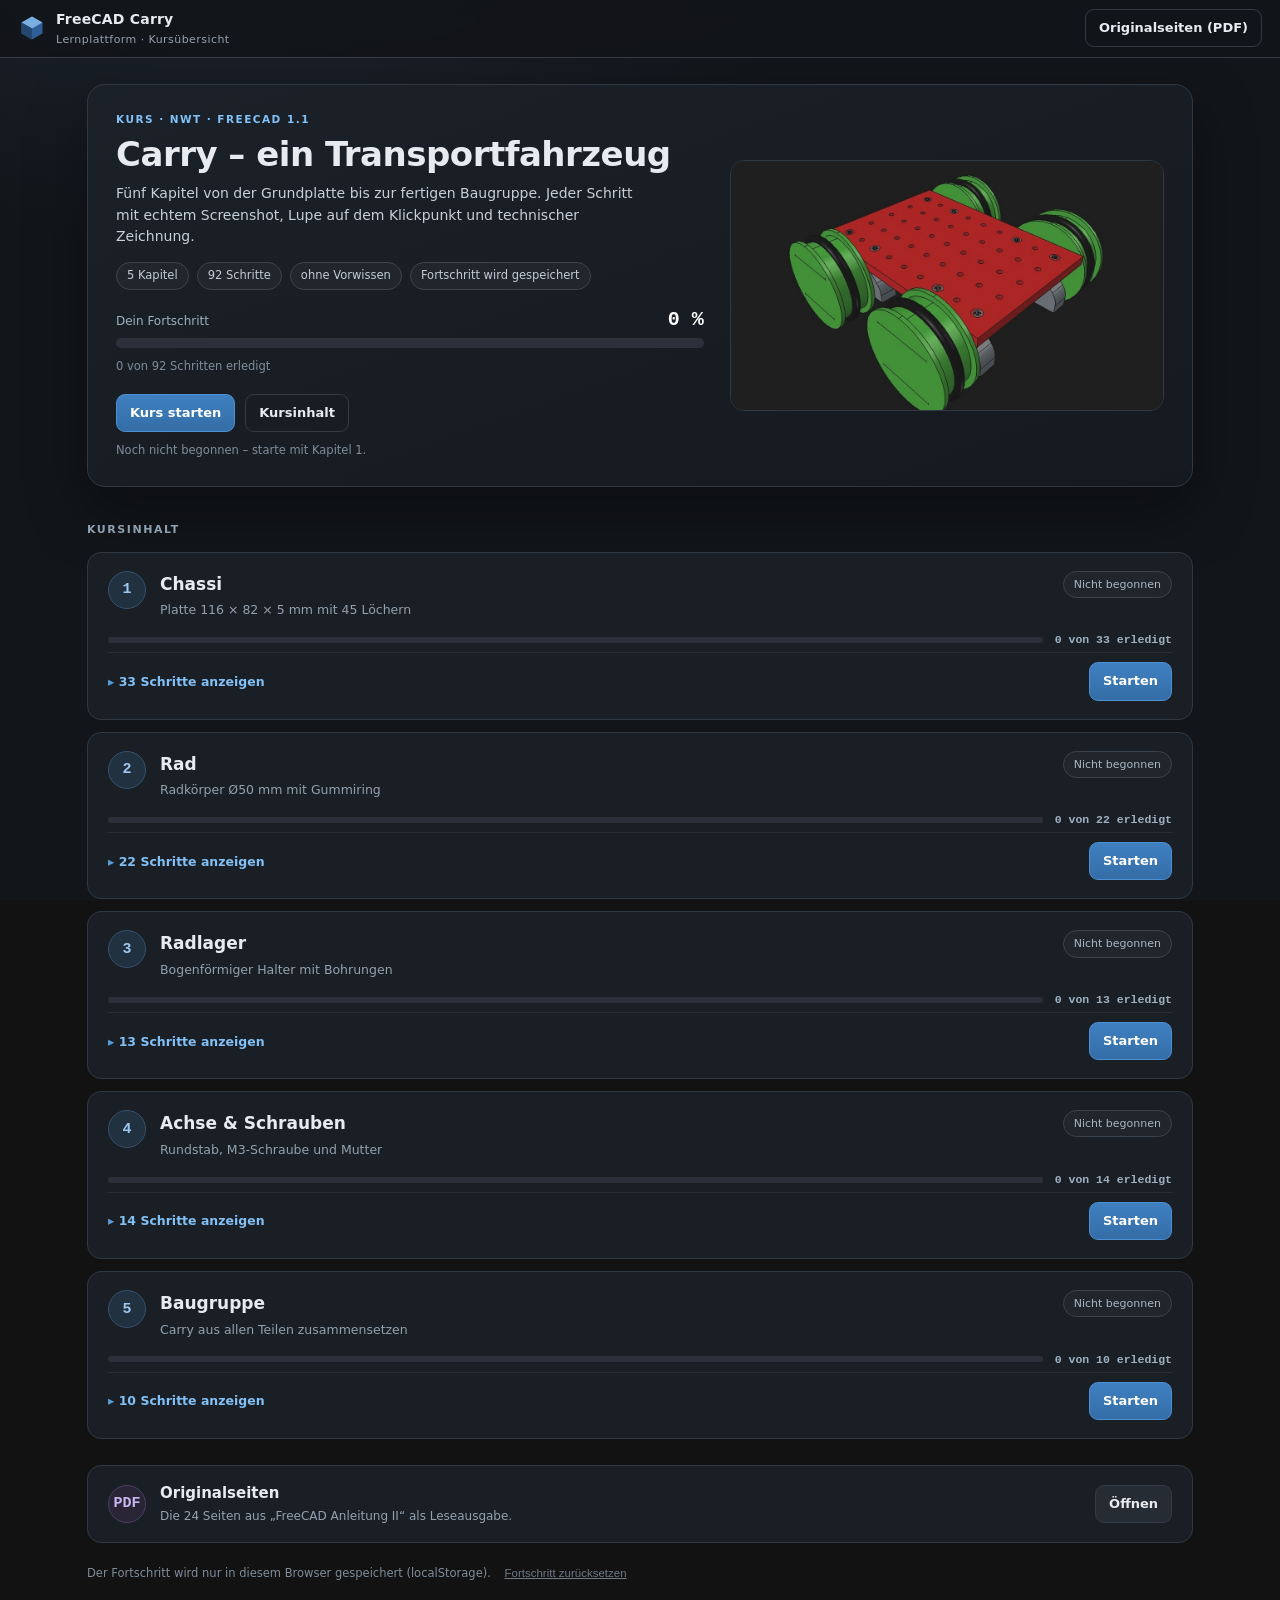
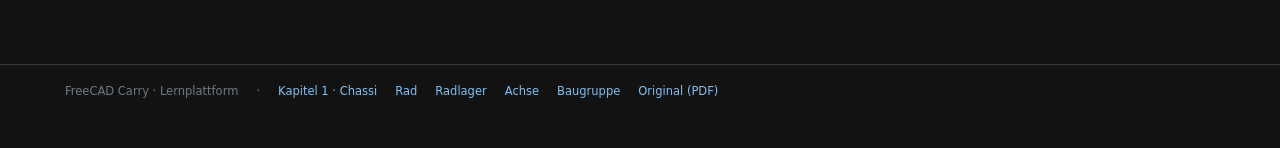
==== commit 7476ce8e: "Feinschritte: 92 Einzelschritte fuer Schueler, neue Ebenen-Auswahl" ====
--- a/index.html
+++ b/index.html
@@ -6,6 +6,12 @@
 <meta name="color-scheme" content="dark">
 <title>FreeCAD Carry – Kursübersicht</title>
 <link rel="stylesheet" href="assets/kurs.css">
+<script>
+/* Alte Links auf Kapitel 1 (index.html?schritt=...) weiterleiten */
+if (/[?&]schritt=/.test(location.search)) {
+  location.replace('chassi.html' + location.search);
+}
+</script>
 <style>
 :root{
   --bg:#121519; --panel:#1a1f24; --line:#333b45;
@@ -152,12 +158,12 @@
       <p>Fünf Kapitel von der Grundplatte bis zur fertigen Baugruppe. Jeder Schritt mit echtem
          Screenshot, Lupe auf dem Klickpunkt und technischer Zeichnung.</p>
       <div class="meta">
-        <span>5 Kapitel</span><span>52 Schritte</span><span>ohne Vorwissen</span><span>Fortschritt wird gespeichert</span>
+        <span>5 Kapitel</span><span>92 Schritte</span><span>ohne Vorwissen</span><span>Fortschritt wird gespeichert</span>
       </div>
       <div class="prog">
         <div class="prog-head"><span>Dein Fortschritt</span><b id="ovPct">0 %</b></div>
         <div class="ptrack"><i class="pfill" id="ovFill"></i></div>
-        <div class="last" id="ovText">0 von 52 Schritten erledigt</div>
+        <div class="last" id="ovText">0 von 92 Schritten erledigt</div>
       </div>
       <div class="actions">
         <a class="btn primary" id="continueBtn" href="chassi.html">Kurs starten</a>
@@ -181,11 +187,11 @@
         </div>
         <div class="kc-prog">
           <div class="kc-track" aria-hidden="true"><i class="kc-fill"></i></div>
-          <span class="kc-count">0 von 13 erledigt</span>
-        </div>
-        <div class="kc-bottom"><details class="ksteps">
-          <summary>13 Schritte anzeigen</summary>
-          <ol class="kstep-list"><li><a href="chassi.html?schritt=1"><span class="n">01</span>Neues Chassi</a></li><li><a href="chassi.html?schritt=2"><span class="n">02</span>Rechteck</a></li><li><a href="chassi.html?schritt=3"><span class="n">03</span>Symmetrie</a></li><li><a href="chassi.html?schritt=4"><span class="n">04</span>116 × 82</a></li><li><a href="chassi.html?schritt=5"><span class="n">05</span>Aufpolstern</a></li><li><a href="chassi.html?schritt=6"><span class="n">06</span>Platte</a></li><li><a href="chassi.html?schritt=7"><span class="n">07</span>Loch-Skizze</a></li><li><a href="chassi.html?schritt=8"><span class="n">08</span>Tasche</a></li><li><a href="chassi.html?schritt=9"><span class="n">09</span>Muster</a></li><li><a href="chassi.html?schritt=10"><span class="n">10</span>45 Löcher</a></li><li><a href="chassi.html?schritt=11"><span class="n">11</span>Senkungen</a></li><li><a href="chassi.html?schritt=12"><span class="n">12</span>Rot</a></li><li><a href="chassi.html?schritt=13"><span class="n">13</span>Speichern</a></li></ol>
+          <span class="kc-count">0 von 33 erledigt</span>
+        </div>
+        <div class="kc-bottom"><details class="ksteps">
+          <summary>33 Schritte anzeigen</summary>
+          <ol class="kstep-list"><li><a href="chassi.html?schritt=1"><span class="n">01</span>Neues Dokument</a></li><li><a href="chassi.html?schritt=2"><span class="n">02</span>Körper anlegen</a></li><li><a href="chassi.html?schritt=3"><span class="n">03</span>Skizze</a></li><li><a href="chassi.html?schritt=4"><span class="n">04</span>Rechteck-Werkzeug</a></li><li><a href="chassi.html?schritt=5"><span class="n">05</span>Rechteck zeichnen</a></li><li><a href="chassi.html?schritt=6"><span class="n">06</span>Skizze schließen</a></li><li><a href="chassi.html?schritt=7"><span class="n">07</span>Symmetrie wählen</a></li><li><a href="chassi.html?schritt=8"><span class="n">08</span>Symmetrie</a></li><li><a href="chassi.html?schritt=9"><span class="n">09</span>Bemaßung</a></li><li><a href="chassi.html?schritt=10"><span class="n">10</span>116 mm</a></li><li><a href="chassi.html?schritt=11"><span class="n">11</span>82 mm</a></li><li><a href="chassi.html?schritt=12"><span class="n">12</span>Skizze schließen</a></li><li><a href="chassi.html?schritt=13"><span class="n">13</span>Aufpolstern</a></li><li><a href="chassi.html?schritt=14"><span class="n">14</span>OK</a></li><li><a href="chassi.html?schritt=15"><span class="n">15</span>Grundplatte</a></li><li><a href="chassi.html?schritt=16"><span class="n">16</span>Deckfläche</a></li><li><a href="chassi.html?schritt=17"><span class="n">17</span>Kreis-Werkzeug</a></li><li><a href="chassi.html?schritt=18"><span class="n">18</span>Erster Kreis</a></li><li><a href="chassi.html?schritt=19"><span class="n">19</span>Radius 1,5</a></li><li><a href="chassi.html?schritt=20"><span class="n">20</span>Fünf Kreise</a></li><li><a href="chassi.html?schritt=21"><span class="n">21</span>Skizze schließen</a></li><li><a href="chassi.html?schritt=22"><span class="n">22</span>Tasche</a></li><li><a href="chassi.html?schritt=23"><span class="n">23</span>Loch markieren</a></li><li><a href="chassi.html?schritt=24"><span class="n">24</span>Muster</a></li><li><a href="chassi.html?schritt=25"><span class="n">25</span>Länge 96</a></li><li><a href="chassi.html?schritt=26"><span class="n">26</span>Vorkommen 9</a></li><li><a href="chassi.html?schritt=27"><span class="n">27</span>OK</a></li><li><a href="chassi.html?schritt=28"><span class="n">28</span>45 Löcher</a></li><li><a href="chassi.html?schritt=29"><span class="n">29</span>Fase</a></li><li><a href="chassi.html?schritt=30"><span class="n">30</span>Alle Kanten</a></li><li><a href="chassi.html?schritt=31"><span class="n">31</span>OK</a></li><li><a href="chassi.html?schritt=32"><span class="n">32</span>Rot</a></li><li><a href="chassi.html?schritt=33"><span class="n">33</span>Speichern</a></li></ol>
         </details><a class="btn primary kc-open" href="chassi.html">Starten</a></div>
       </article>
 
@@ -197,11 +203,11 @@
         </div>
         <div class="kc-prog">
           <div class="kc-track" aria-hidden="true"><i class="kc-fill"></i></div>
-          <span class="kc-count">0 von 14 erledigt</span>
-        </div>
-        <div class="kc-bottom"><details class="ksteps">
-          <summary>14 Schritte anzeigen</summary>
-          <ol class="kstep-list"><li><a href="rad.html?schritt=1"><span class="n">01</span>XZ-Ebene</a></li><li><a href="rad.html?schritt=2"><span class="n">02</span>Form zeichnen</a></li><li><a href="rad.html?schritt=3"><span class="n">03</span>Maße</a></li><li><a href="rad.html?schritt=4"><span class="n">04</span>Rotieren</a></li><li><a href="rad.html?schritt=5"><span class="n">05</span>Innenseite</a></li><li><a href="rad.html?schritt=6"><span class="n">06</span>Loch</a></li><li><a href="rad.html?schritt=7"><span class="n">07</span>Muster finden</a></li><li><a href="rad.html?schritt=8"><span class="n">08</span>Muster</a></li><li><a href="rad.html?schritt=9"><span class="n">09</span>6 Löcher</a></li><li><a href="rad.html?schritt=10"><span class="n">10</span>Grün</a></li><li><a href="rad.html?schritt=11"><span class="n">11</span>Gummiring-Skizze</a></li><li><a href="rad.html?schritt=12"><span class="n">12</span>Gummiring rotieren</a></li><li><a href="rad.html?schritt=13"><span class="n">13</span>Fertig</a></li><li><a href="rad.html?schritt=14"><span class="n">14</span>Speichern</a></li></ol>
+          <span class="kc-count">0 von 22 erledigt</span>
+        </div>
+        <div class="kc-bottom"><details class="ksteps">
+          <summary>22 Schritte anzeigen</summary>
+          <ol class="kstep-list"><li><a href="rad.html?schritt=1"><span class="n">01</span>Arbeitsbereich und Skizze</a></li><li><a href="rad.html?schritt=2"><span class="n">02</span>XZ-Ebene wählen</a></li><li><a href="rad.html?schritt=3"><span class="n">03</span>Linienzug-Werkzeug</a></li><li><a href="rad.html?schritt=4"><span class="n">04</span>Kontur A–H zeichnen</a></li><li><a href="rad.html?schritt=5"><span class="n">05</span>Skizze schließen</a></li><li><a href="rad.html?schritt=6"><span class="n">06</span>Bemaßungswerkzeug</a></li><li><a href="rad.html?schritt=7"><span class="n">07</span>Maße 20 / 25 / 16 / 3</a></li><li><a href="rad.html?schritt=8"><span class="n">08</span>Rotieren</a></li><li><a href="rad.html?schritt=9"><span class="n">09</span>360° und OK</a></li><li><a href="rad.html?schritt=10"><span class="n">10</span>Innenseite</a></li><li><a href="rad.html?schritt=11"><span class="n">11</span>Kreis-Werkzeug</a></li><li><a href="rad.html?schritt=12"><span class="n">12</span>Kreis Ø5</a></li><li><a href="rad.html?schritt=13"><span class="n">13</span>Muster finden</a></li><li><a href="rad.html?schritt=14"><span class="n">14</span>6 Vorkommen</a></li><li><a href="rad.html?schritt=15"><span class="n">15</span>OK</a></li><li><a href="rad.html?schritt=16"><span class="n">16</span>6 Löcher</a></li><li><a href="rad.html?schritt=17"><span class="n">17</span>Grün einfärben</a></li><li><a href="rad.html?schritt=18"><span class="n">18</span>Neuer Körper</a></li><li><a href="rad.html?schritt=19"><span class="n">19</span>Kreis R2,2</a></li><li><a href="rad.html?schritt=20"><span class="n">20</span>Gummiring rotieren</a></li><li><a href="rad.html?schritt=21"><span class="n">21</span>Fertig</a></li><li><a href="rad.html?schritt=22"><span class="n">22</span>Speichern</a></li></ol>
         </details><a class="btn primary kc-open" href="rad.html">Starten</a></div>
       </article>
 
@@ -213,11 +219,11 @@
         </div>
         <div class="kc-prog">
           <div class="kc-track" aria-hidden="true"><i class="kc-fill"></i></div>
-          <span class="kc-count">0 von 8 erledigt</span>
-        </div>
-        <div class="kc-bottom"><details class="ksteps">
-          <summary>8 Schritte anzeigen</summary>
-          <ol class="kstep-list"><li><a href="lager.html?schritt=1"><span class="n">01</span>Profil</a></li><li><a href="lager.html?schritt=2"><span class="n">02</span>Aufpolstern</a></li><li><a href="lager.html?schritt=3"><span class="n">03</span>Achsbohrung</a></li><li><a href="lager.html?schritt=4"><span class="n">04</span>Montagelöcher</a></li><li><a href="lager.html?schritt=5"><span class="n">05</span>Muttern</a></li><li><a href="lager.html?schritt=6"><span class="n">06</span>Fertig</a></li><li><a href="lager.html?schritt=7"><span class="n">07</span>Unten</a></li><li><a href="lager.html?schritt=8"><span class="n">08</span>Speichern</a></li></ol>
+          <span class="kc-count">0 von 13 erledigt</span>
+        </div>
+        <div class="kc-bottom"><details class="ksteps">
+          <summary>13 Schritte anzeigen</summary>
+          <ol class="kstep-list"><li><a href="lager.html?schritt=1"><span class="n">01</span>Skizze und Linienzug</a></li><li><a href="lager.html?schritt=2"><span class="n">02</span>Bogenform zeichnen</a></li><li><a href="lager.html?schritt=3"><span class="n">03</span>10 mm aufpolstern</a></li><li><a href="lager.html?schritt=4"><span class="n">04</span>OK</a></li><li><a href="lager.html?schritt=5"><span class="n">05</span>Achsbohrung R2,25</a></li><li><a href="lager.html?schritt=6"><span class="n">06</span>Tasche durch alles</a></li><li><a href="lager.html?schritt=7"><span class="n">07</span>Montagelöcher</a></li><li><a href="lager.html?schritt=8"><span class="n">08</span>Tasche</a></li><li><a href="lager.html?schritt=9"><span class="n">09</span>Mutternvertiefungen</a></li><li><a href="lager.html?schritt=10"><span class="n">10</span>12 mm tief</a></li><li><a href="lager.html?schritt=11"><span class="n">11</span>Fertig</a></li><li><a href="lager.html?schritt=12"><span class="n">12</span>Unten prüfen</a></li><li><a href="lager.html?schritt=13"><span class="n">13</span>Speichern</a></li></ol>
         </details><a class="btn primary kc-open" href="lager.html">Starten</a></div>
       </article>
 
@@ -229,11 +235,11 @@
         </div>
         <div class="kc-prog">
           <div class="kc-track" aria-hidden="true"><i class="kc-fill"></i></div>
-          <span class="kc-count">0 von 9 erledigt</span>
-        </div>
-        <div class="kc-bottom"><details class="ksteps">
-          <summary>9 Schritte anzeigen</summary>
-          <ol class="kstep-list"><li><a href="achse.html?schritt=1"><span class="n">01</span>Zylinder</a></li><li><a href="achse.html?schritt=2"><span class="n">02</span>Abrunden</a></li><li><a href="achse.html?schritt=3"><span class="n">03</span>Farbe</a></li><li><a href="achse.html?schritt=4"><span class="n">04</span>Speichern</a></li><li><a href="achse.html?schritt=5"><span class="n">05</span>Fasteners</a></li><li><a href="achse.html?schritt=6"><span class="n">06</span>Werkzeugleiste</a></li><li><a href="achse.html?schritt=7"><span class="n">07</span>Schraube</a></li><li><a href="achse.html?schritt=8"><span class="n">08</span>Mutter</a></li><li><a href="achse.html?schritt=9"><span class="n">09</span>Alle Teile</a></li></ol>
+          <span class="kc-count">0 von 14 erledigt</span>
+        </div>
+        <div class="kc-bottom"><details class="ksteps">
+          <summary>14 Schritte anzeigen</summary>
+          <ol class="kstep-list"><li><a href="achse.html?schritt=1"><span class="n">01</span>Zylinder erzeugen</a></li><li><a href="achse.html?schritt=2"><span class="n">02</span>Radius 2 mm</a></li><li><a href="achse.html?schritt=3"><span class="n">03</span>Höhe 104 mm</a></li><li><a href="achse.html?schritt=4"><span class="n">04</span>Kanten abrunden</a></li><li><a href="achse.html?schritt=5"><span class="n">05</span>Radius 1 mm</a></li><li><a href="achse.html?schritt=6"><span class="n">06</span>Braun einfärben</a></li><li><a href="achse.html?schritt=7"><span class="n">07</span>Achse speichern</a></li><li><a href="achse.html?schritt=8"><span class="n">08</span>Fasteners installieren</a></li><li><a href="achse.html?schritt=9"><span class="n">09</span>Werkzeugleiste</a></li><li><a href="achse.html?schritt=10"><span class="n">10</span>Senkkopfschraube</a></li><li><a href="achse.html?schritt=11"><span class="n">11</span>M3 einstellen</a></li><li><a href="achse.html?schritt=12"><span class="n">12</span>Länge 20 mm</a></li><li><a href="achse.html?schritt=13"><span class="n">13</span>Mutter M3</a></li><li><a href="achse.html?schritt=14"><span class="n">14</span>Alle Teile</a></li></ol>
         </details><a class="btn primary kc-open" href="achse.html">Starten</a></div>
       </article>
 
@@ -245,11 +251,11 @@
         </div>
         <div class="kc-prog">
           <div class="kc-track" aria-hidden="true"><i class="kc-fill"></i></div>
-          <span class="kc-count">0 von 8 erledigt</span>
-        </div>
-        <div class="kc-bottom"><details class="ksteps">
-          <summary>8 Schritte anzeigen</summary>
-          <ol class="kstep-list"><li><a href="baugruppe.html?schritt=1"><span class="n">01</span>Vorbereitung</a></li><li><a href="baugruppe.html?schritt=2"><span class="n">02</span>Chassi</a></li><li><a href="baugruppe.html?schritt=3"><span class="n">03</span>Radlager</a></li><li><a href="baugruppe.html?schritt=4"><span class="n">04</span>Schraube</a></li><li><a href="baugruppe.html?schritt=5"><span class="n">05</span>4 Radlager</a></li><li><a href="baugruppe.html?schritt=6"><span class="n">06</span>Achsen</a></li><li><a href="baugruppe.html?schritt=7"><span class="n">07</span>Räder</a></li><li><a href="baugruppe.html?schritt=8"><span class="n">08</span>Fertig</a></li></ol>
+          <span class="kc-count">0 von 10 erledigt</span>
+        </div>
+        <div class="kc-bottom"><details class="ksteps">
+          <summary>10 Schritte anzeigen</summary>
+          <ol class="kstep-list"><li><a href="baugruppe.html?schritt=1"><span class="n">01</span>Vorbereitung</a></li><li><a href="baugruppe.html?schritt=2"><span class="n">02</span>Chassi einfügen</a></li><li><a href="baugruppe.html?schritt=3"><span class="n">03</span>Radlager einfügen</a></li><li><a href="baugruppe.html?schritt=4"><span class="n">04</span>Radlager ausrichten</a></li><li><a href="baugruppe.html?schritt=5"><span class="n">05</span>Mutter und Schraube</a></li><li><a href="baugruppe.html?schritt=6"><span class="n">06</span>Alle vier Radlager</a></li><li><a href="baugruppe.html?schritt=7"><span class="n">07</span>Achsen einfügen</a></li><li><a href="baugruppe.html?schritt=8"><span class="n">08</span>Offset −7 mm</a></li><li><a href="baugruppe.html?schritt=9"><span class="n">09</span>Räder</a></li><li><a href="baugruppe.html?schritt=10"><span class="n">10</span>Fertig</a></li></ol>
         </details><a class="btn primary kc-open" href="baugruppe.html">Starten</a></div>
       </article>
   </section>
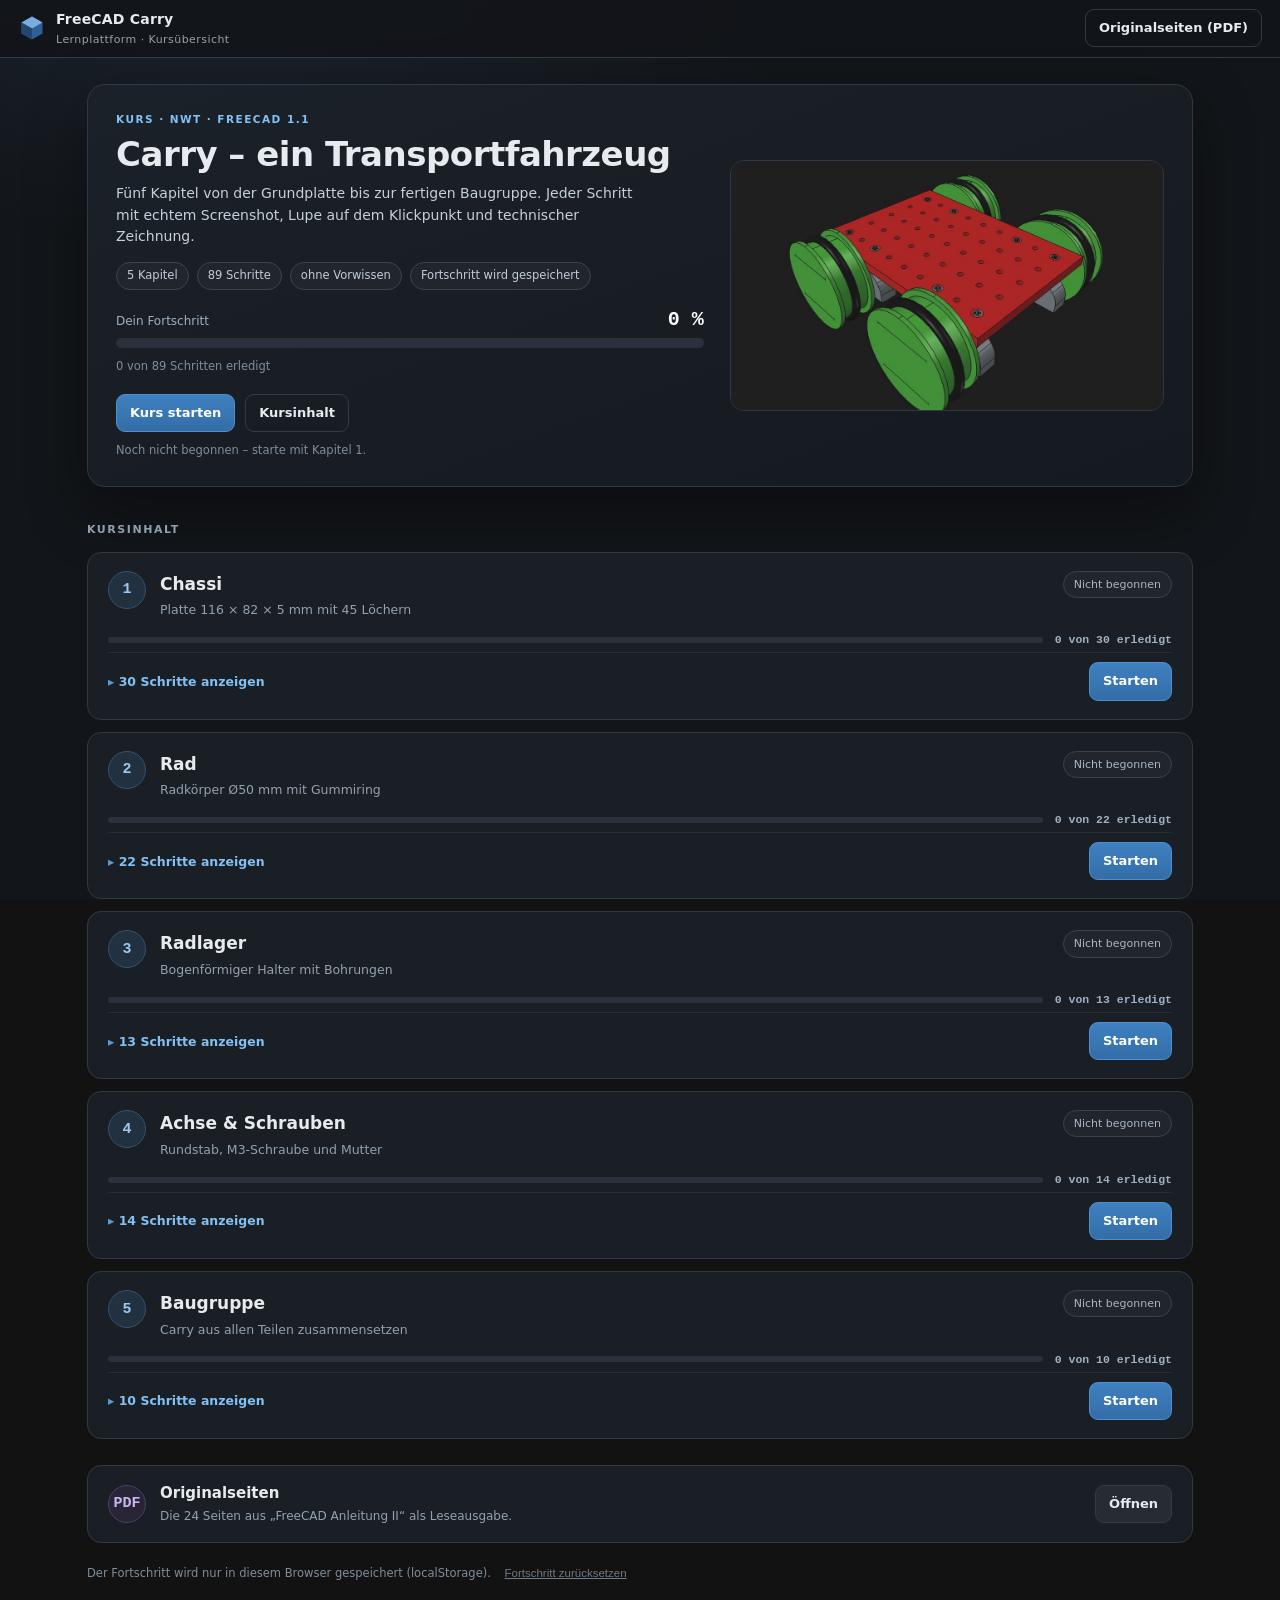
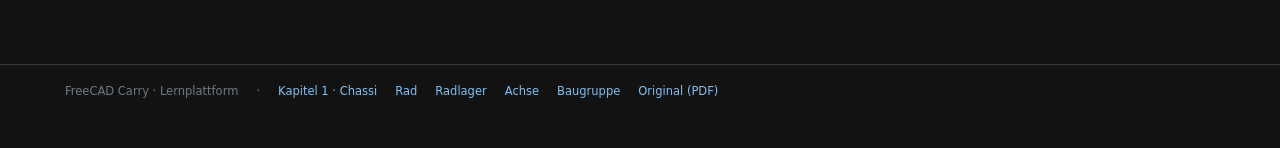
==== commit 8d5ec864: "Chassi nach PDF: ein Kreis + zwei lineare Muster, Schritt 6 entfernt" ====
--- a/index.html
+++ b/index.html
@@ -158,12 +158,12 @@
       <p>Fünf Kapitel von der Grundplatte bis zur fertigen Baugruppe. Jeder Schritt mit echtem
          Screenshot, Lupe auf dem Klickpunkt und technischer Zeichnung.</p>
       <div class="meta">
-        <span>5 Kapitel</span><span>92 Schritte</span><span>ohne Vorwissen</span><span>Fortschritt wird gespeichert</span>
+        <span>5 Kapitel</span><span>89 Schritte</span><span>ohne Vorwissen</span><span>Fortschritt wird gespeichert</span>
       </div>
       <div class="prog">
         <div class="prog-head"><span>Dein Fortschritt</span><b id="ovPct">0 %</b></div>
         <div class="ptrack"><i class="pfill" id="ovFill"></i></div>
-        <div class="last" id="ovText">0 von 92 Schritten erledigt</div>
+        <div class="last" id="ovText">0 von 89 Schritten erledigt</div>
       </div>
       <div class="actions">
         <a class="btn primary" id="continueBtn" href="chassi.html">Kurs starten</a>
@@ -187,11 +187,11 @@
         </div>
         <div class="kc-prog">
           <div class="kc-track" aria-hidden="true"><i class="kc-fill"></i></div>
-          <span class="kc-count">0 von 33 erledigt</span>
-        </div>
-        <div class="kc-bottom"><details class="ksteps">
-          <summary>33 Schritte anzeigen</summary>
-          <ol class="kstep-list"><li><a href="chassi.html?schritt=1"><span class="n">01</span>Neues Dokument</a></li><li><a href="chassi.html?schritt=2"><span class="n">02</span>Körper anlegen</a></li><li><a href="chassi.html?schritt=3"><span class="n">03</span>Skizze</a></li><li><a href="chassi.html?schritt=4"><span class="n">04</span>Rechteck-Werkzeug</a></li><li><a href="chassi.html?schritt=5"><span class="n">05</span>Rechteck zeichnen</a></li><li><a href="chassi.html?schritt=6"><span class="n">06</span>Skizze schließen</a></li><li><a href="chassi.html?schritt=7"><span class="n">07</span>Symmetrie wählen</a></li><li><a href="chassi.html?schritt=8"><span class="n">08</span>Symmetrie</a></li><li><a href="chassi.html?schritt=9"><span class="n">09</span>Bemaßung</a></li><li><a href="chassi.html?schritt=10"><span class="n">10</span>116 mm</a></li><li><a href="chassi.html?schritt=11"><span class="n">11</span>82 mm</a></li><li><a href="chassi.html?schritt=12"><span class="n">12</span>Skizze schließen</a></li><li><a href="chassi.html?schritt=13"><span class="n">13</span>Aufpolstern</a></li><li><a href="chassi.html?schritt=14"><span class="n">14</span>OK</a></li><li><a href="chassi.html?schritt=15"><span class="n">15</span>Grundplatte</a></li><li><a href="chassi.html?schritt=16"><span class="n">16</span>Deckfläche</a></li><li><a href="chassi.html?schritt=17"><span class="n">17</span>Kreis-Werkzeug</a></li><li><a href="chassi.html?schritt=18"><span class="n">18</span>Erster Kreis</a></li><li><a href="chassi.html?schritt=19"><span class="n">19</span>Radius 1,5</a></li><li><a href="chassi.html?schritt=20"><span class="n">20</span>Fünf Kreise</a></li><li><a href="chassi.html?schritt=21"><span class="n">21</span>Skizze schließen</a></li><li><a href="chassi.html?schritt=22"><span class="n">22</span>Tasche</a></li><li><a href="chassi.html?schritt=23"><span class="n">23</span>Loch markieren</a></li><li><a href="chassi.html?schritt=24"><span class="n">24</span>Muster</a></li><li><a href="chassi.html?schritt=25"><span class="n">25</span>Länge 96</a></li><li><a href="chassi.html?schritt=26"><span class="n">26</span>Vorkommen 9</a></li><li><a href="chassi.html?schritt=27"><span class="n">27</span>OK</a></li><li><a href="chassi.html?schritt=28"><span class="n">28</span>45 Löcher</a></li><li><a href="chassi.html?schritt=29"><span class="n">29</span>Fase</a></li><li><a href="chassi.html?schritt=30"><span class="n">30</span>Alle Kanten</a></li><li><a href="chassi.html?schritt=31"><span class="n">31</span>OK</a></li><li><a href="chassi.html?schritt=32"><span class="n">32</span>Rot</a></li><li><a href="chassi.html?schritt=33"><span class="n">33</span>Speichern</a></li></ol>
+          <span class="kc-count">0 von 30 erledigt</span>
+        </div>
+        <div class="kc-bottom"><details class="ksteps">
+          <summary>30 Schritte anzeigen</summary>
+          <ol class="kstep-list"><li><a href="chassi.html?schritt=1"><span class="n">01</span>Neues Dokument</a></li><li><a href="chassi.html?schritt=2"><span class="n">02</span>Körper anlegen</a></li><li><a href="chassi.html?schritt=3"><span class="n">03</span>Skizze</a></li><li><a href="chassi.html?schritt=4"><span class="n">04</span>Rechteck-Werkzeug</a></li><li><a href="chassi.html?schritt=5"><span class="n">05</span>Rechteck zeichnen</a></li><li><a href="chassi.html?schritt=6"><span class="n">06</span>Symmetrie wählen</a></li><li><a href="chassi.html?schritt=7"><span class="n">07</span>Symmetrie</a></li><li><a href="chassi.html?schritt=8"><span class="n">08</span>Bemaßung</a></li><li><a href="chassi.html?schritt=9"><span class="n">09</span>116 mm</a></li><li><a href="chassi.html?schritt=10"><span class="n">10</span>82 mm</a></li><li><a href="chassi.html?schritt=11"><span class="n">11</span>Skizze schließen</a></li><li><a href="chassi.html?schritt=12"><span class="n">12</span>Aufpolstern</a></li><li><a href="chassi.html?schritt=13"><span class="n">13</span>OK</a></li><li><a href="chassi.html?schritt=14"><span class="n">14</span>Grundplatte</a></li><li><a href="chassi.html?schritt=15"><span class="n">15</span>Deckfläche</a></li><li><a href="chassi.html?schritt=16"><span class="n">16</span>Kreis-Werkzeug</a></li><li><a href="chassi.html?schritt=17"><span class="n">17</span>Ein Kreis</a></li><li><a href="chassi.html?schritt=18"><span class="n">18</span>Radius 1,5</a></li><li><a href="chassi.html?schritt=19"><span class="n">19</span>Skizze schließen</a></li><li><a href="chassi.html?schritt=20"><span class="n">20</span>Tasche</a></li><li><a href="chassi.html?schritt=21"><span class="n">21</span>Loch markieren</a></li><li><a href="chassi.html?schritt=22"><span class="n">22</span>Mehrfach-Transformation</a></li><li><a href="chassi.html?schritt=23"><span class="n">23</span>1. Muster 9×</a></li><li><a href="chassi.html?schritt=24"><span class="n">24</span>2. Muster 5×</a></li><li><a href="chassi.html?schritt=25"><span class="n">25</span>45 Löcher</a></li><li><a href="chassi.html?schritt=26"><span class="n">26</span>Fase</a></li><li><a href="chassi.html?schritt=27"><span class="n">27</span>Alle Kanten</a></li><li><a href="chassi.html?schritt=28"><span class="n">28</span>OK</a></li><li><a href="chassi.html?schritt=29"><span class="n">29</span>Rot</a></li><li><a href="chassi.html?schritt=30"><span class="n">30</span>Speichern</a></li></ol>
         </details><a class="btn primary kc-open" href="chassi.html">Starten</a></div>
       </article>
 
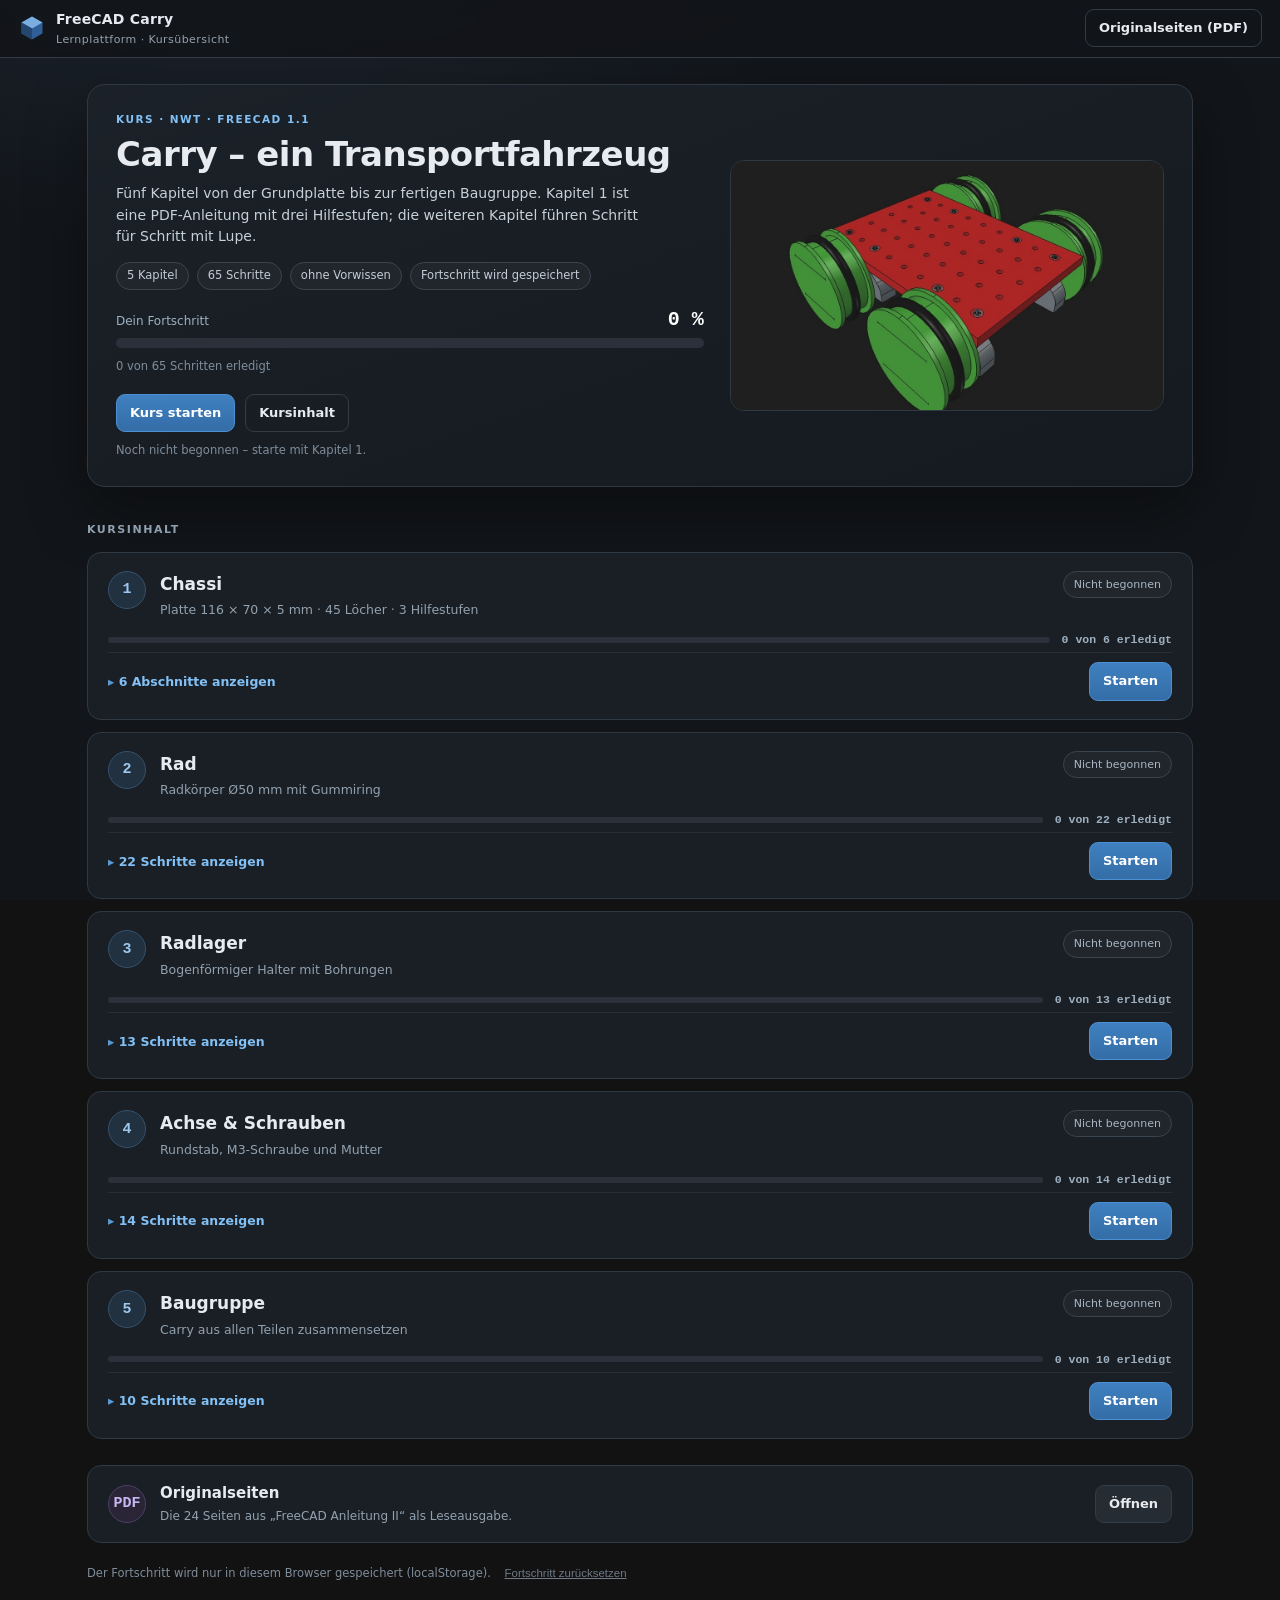
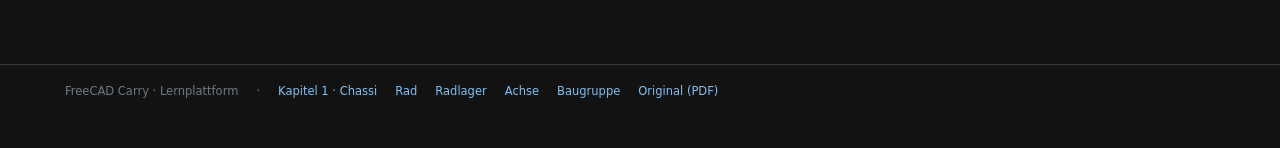
==== commit 1671bc1b: "Chassi: PDF-Anleitung mit drei Hilfestufen und neuen FreeCAD-Screenshots" ====
--- a/index.html
+++ b/index.html
@@ -1,4 +1,4 @@
-<!DOCTYPE html>
+﻿<!DOCTYPE html>
 <html lang="de">
 <head>
 <meta charset="utf-8">
@@ -155,15 +155,15 @@
     <div>
       <div class="kicker">Kurs · NWT · FreeCAD 1.1</div>
       <h1>Carry – ein Transportfahrzeug</h1>
-      <p>Fünf Kapitel von der Grundplatte bis zur fertigen Baugruppe. Jeder Schritt mit echtem
-         Screenshot, Lupe auf dem Klickpunkt und technischer Zeichnung.</p>
+      <p>Fünf Kapitel von der Grundplatte bis zur fertigen Baugruppe. Kapitel 1 ist eine
+         PDF-Anleitung mit drei Hilfestufen; die weiteren Kapitel führen Schritt für Schritt mit Lupe.</p>
       <div class="meta">
-        <span>5 Kapitel</span><span>89 Schritte</span><span>ohne Vorwissen</span><span>Fortschritt wird gespeichert</span>
+        <span>5 Kapitel</span><span>65 Schritte</span><span>ohne Vorwissen</span><span>Fortschritt wird gespeichert</span>
       </div>
       <div class="prog">
         <div class="prog-head"><span>Dein Fortschritt</span><b id="ovPct">0 %</b></div>
         <div class="ptrack"><i class="pfill" id="ovFill"></i></div>
-        <div class="last" id="ovText">0 von 89 Schritten erledigt</div>
+        <div class="last" id="ovText">0 von 65 Schritten erledigt</div>
       </div>
       <div class="actions">
         <a class="btn primary" id="continueBtn" href="chassi.html">Kurs starten</a>
@@ -182,16 +182,16 @@
       <article class="kc" data-file="chassi.html">
         <div class="kc-head">
           <span class="knum">1</span>
-          <div class="kc-t"><h3>Chassi</h3><p>Platte 116 × 82 × 5 mm mit 45 Löchern</p></div>
-          <span class="kc-badge new">Nicht begonnen</span>
-        </div>
-        <div class="kc-prog">
-          <div class="kc-track" aria-hidden="true"><i class="kc-fill"></i></div>
-          <span class="kc-count">0 von 30 erledigt</span>
-        </div>
-        <div class="kc-bottom"><details class="ksteps">
-          <summary>30 Schritte anzeigen</summary>
-          <ol class="kstep-list"><li><a href="chassi.html?schritt=1"><span class="n">01</span>Neues Dokument</a></li><li><a href="chassi.html?schritt=2"><span class="n">02</span>Körper anlegen</a></li><li><a href="chassi.html?schritt=3"><span class="n">03</span>Skizze</a></li><li><a href="chassi.html?schritt=4"><span class="n">04</span>Rechteck-Werkzeug</a></li><li><a href="chassi.html?schritt=5"><span class="n">05</span>Rechteck zeichnen</a></li><li><a href="chassi.html?schritt=6"><span class="n">06</span>Symmetrie wählen</a></li><li><a href="chassi.html?schritt=7"><span class="n">07</span>Symmetrie</a></li><li><a href="chassi.html?schritt=8"><span class="n">08</span>Bemaßung</a></li><li><a href="chassi.html?schritt=9"><span class="n">09</span>116 mm</a></li><li><a href="chassi.html?schritt=10"><span class="n">10</span>82 mm</a></li><li><a href="chassi.html?schritt=11"><span class="n">11</span>Skizze schließen</a></li><li><a href="chassi.html?schritt=12"><span class="n">12</span>Aufpolstern</a></li><li><a href="chassi.html?schritt=13"><span class="n">13</span>OK</a></li><li><a href="chassi.html?schritt=14"><span class="n">14</span>Grundplatte</a></li><li><a href="chassi.html?schritt=15"><span class="n">15</span>Deckfläche</a></li><li><a href="chassi.html?schritt=16"><span class="n">16</span>Kreis-Werkzeug</a></li><li><a href="chassi.html?schritt=17"><span class="n">17</span>Ein Kreis</a></li><li><a href="chassi.html?schritt=18"><span class="n">18</span>Radius 1,5</a></li><li><a href="chassi.html?schritt=19"><span class="n">19</span>Skizze schließen</a></li><li><a href="chassi.html?schritt=20"><span class="n">20</span>Tasche</a></li><li><a href="chassi.html?schritt=21"><span class="n">21</span>Loch markieren</a></li><li><a href="chassi.html?schritt=22"><span class="n">22</span>Mehrfach-Transformation</a></li><li><a href="chassi.html?schritt=23"><span class="n">23</span>1. Muster 9×</a></li><li><a href="chassi.html?schritt=24"><span class="n">24</span>2. Muster 5×</a></li><li><a href="chassi.html?schritt=25"><span class="n">25</span>45 Löcher</a></li><li><a href="chassi.html?schritt=26"><span class="n">26</span>Fase</a></li><li><a href="chassi.html?schritt=27"><span class="n">27</span>Alle Kanten</a></li><li><a href="chassi.html?schritt=28"><span class="n">28</span>OK</a></li><li><a href="chassi.html?schritt=29"><span class="n">29</span>Rot</a></li><li><a href="chassi.html?schritt=30"><span class="n">30</span>Speichern</a></li></ol>
+          <div class="kc-t"><h3>Chassi</h3><p>Platte 116 × 70 × 5 mm · 45 Löcher · 3 Hilfestufen</p></div>
+          <span class="kc-badge new">Nicht begonnen</span>
+        </div>
+        <div class="kc-prog">
+          <div class="kc-track" aria-hidden="true"><i class="kc-fill"></i></div>
+          <span class="kc-count">0 von 6 erledigt</span>
+        </div>
+        <div class="kc-bottom"><details class="ksteps">
+          <summary>6 Abschnitte anzeigen</summary>
+          <ol class="kstep-list"><li><a href="chassi.html#skizze"><span class="n">01</span>Skizze erzeugen</a></li><li><a href="chassi.html#aufpolstern"><span class="n">02</span>Skizze aufpolstern</a></li><li><a href="chassi.html#loch"><span class="n">03</span>Loch erzeugen</a></li><li><a href="chassi.html#muster"><span class="n">04</span>Lochmuster erzeugen</a></li><li><a href="chassi.html#senkungen"><span class="n">05</span>Senkungen</a></li><li><a href="chassi.html#farbe"><span class="n">06</span>Farbe &amp; Speichern</a></li></ol>
         </details><a class="btn primary kc-open" href="chassi.html">Starten</a></div>
       </article>
 
@@ -288,3 +288,5 @@
 <script src="assets/kurs.js"></script>
 </body>
 </html>
+
+
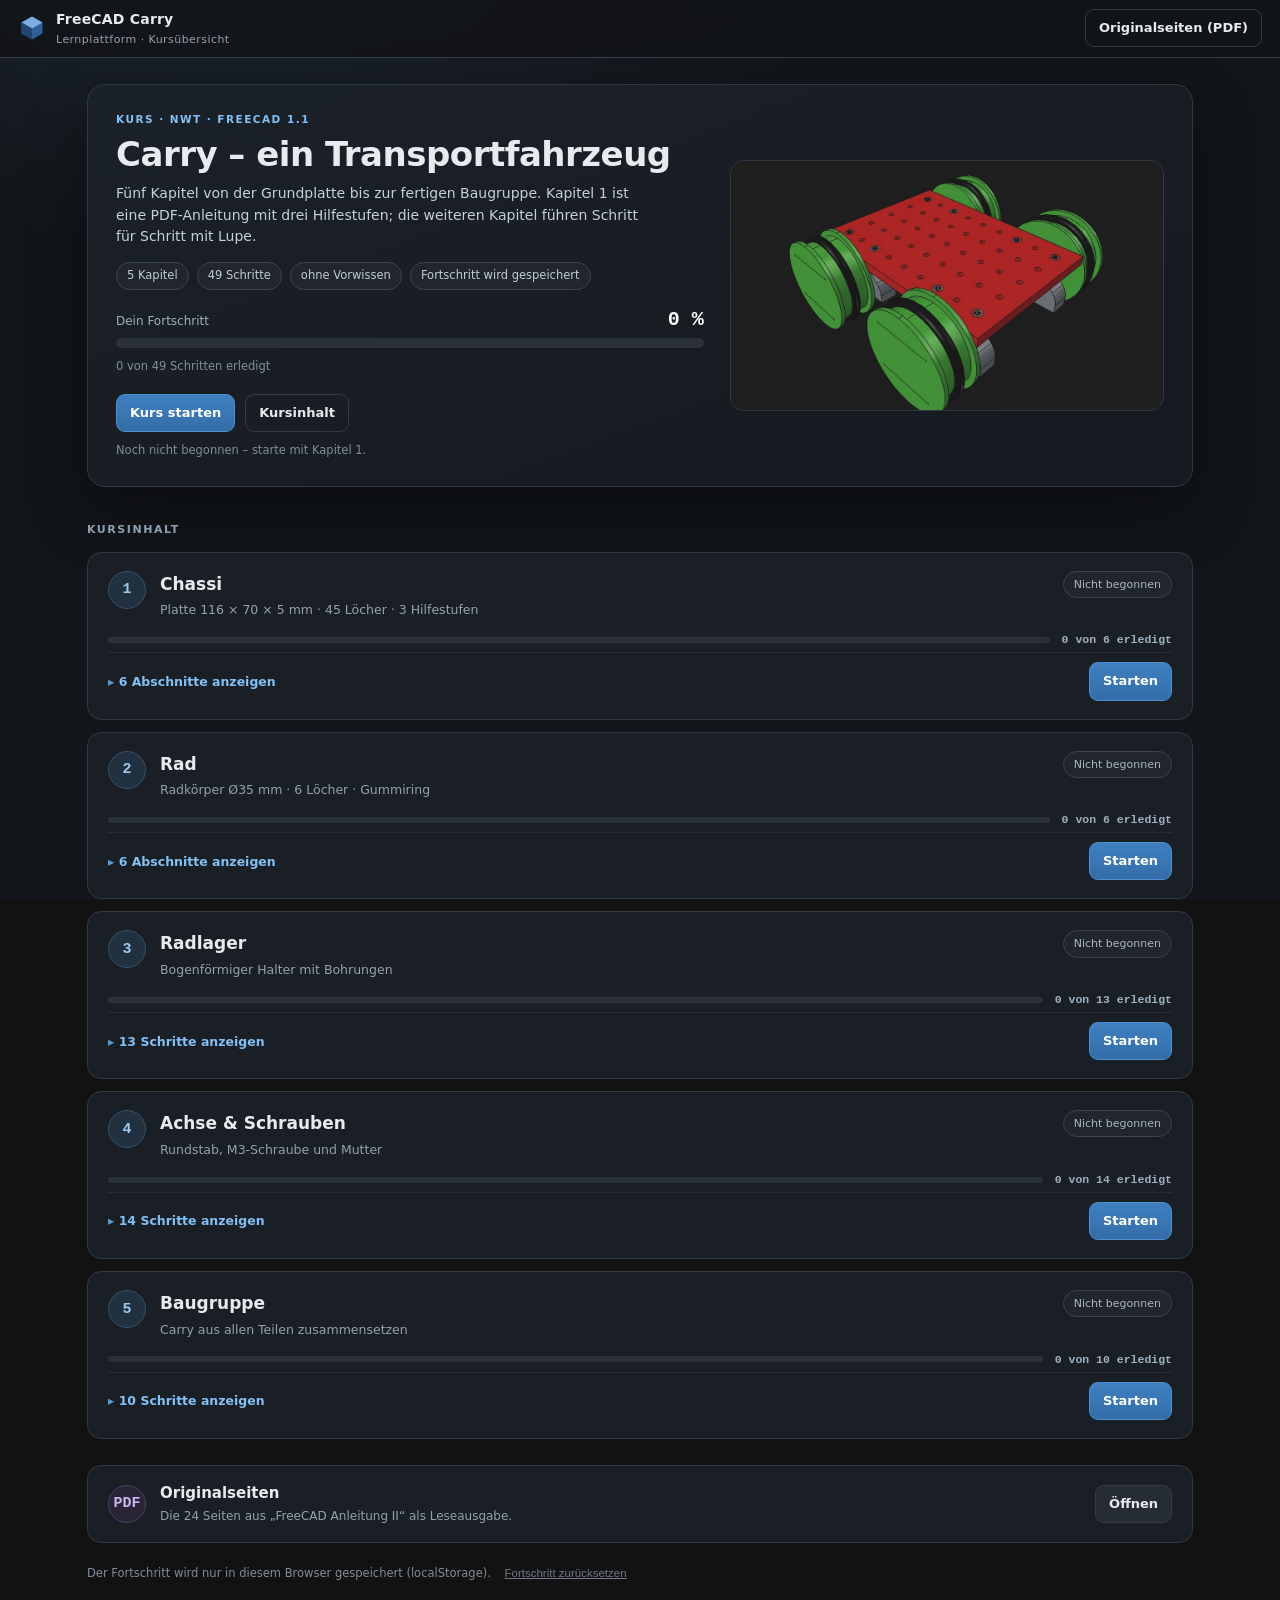
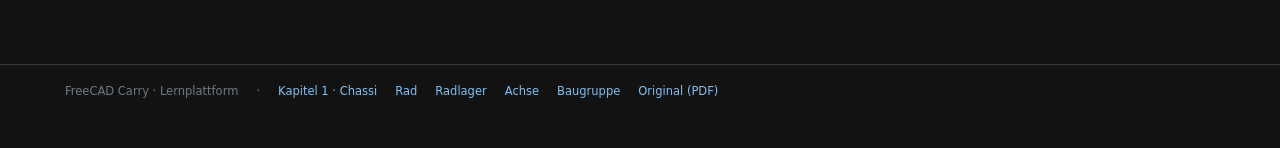
==== commit 63b5c562: "Rad: PDF-Profil mit Nut, neue Koerper-Schritte, M-Taste und Lochskizze" ====
--- a/index.html
+++ b/index.html
@@ -158,12 +158,12 @@
       <p>Fünf Kapitel von der Grundplatte bis zur fertigen Baugruppe. Kapitel 1 ist eine
          PDF-Anleitung mit drei Hilfestufen; die weiteren Kapitel führen Schritt für Schritt mit Lupe.</p>
       <div class="meta">
-        <span>5 Kapitel</span><span>65 Schritte</span><span>ohne Vorwissen</span><span>Fortschritt wird gespeichert</span>
+        <span>5 Kapitel</span><span>49 Schritte</span><span>ohne Vorwissen</span><span>Fortschritt wird gespeichert</span>
       </div>
       <div class="prog">
         <div class="prog-head"><span>Dein Fortschritt</span><b id="ovPct">0 %</b></div>
         <div class="ptrack"><i class="pfill" id="ovFill"></i></div>
-        <div class="last" id="ovText">0 von 65 Schritten erledigt</div>
+        <div class="last" id="ovText">0 von 49 Schritten erledigt</div>
       </div>
       <div class="actions">
         <a class="btn primary" id="continueBtn" href="chassi.html">Kurs starten</a>
@@ -198,16 +198,16 @@
       <article class="kc" data-file="rad.html">
         <div class="kc-head">
           <span class="knum">2</span>
-          <div class="kc-t"><h3>Rad</h3><p>Radkörper Ø50 mm mit Gummiring</p></div>
-          <span class="kc-badge new">Nicht begonnen</span>
-        </div>
-        <div class="kc-prog">
-          <div class="kc-track" aria-hidden="true"><i class="kc-fill"></i></div>
-          <span class="kc-count">0 von 22 erledigt</span>
-        </div>
-        <div class="kc-bottom"><details class="ksteps">
-          <summary>22 Schritte anzeigen</summary>
-          <ol class="kstep-list"><li><a href="rad.html?schritt=1"><span class="n">01</span>Arbeitsbereich und Skizze</a></li><li><a href="rad.html?schritt=2"><span class="n">02</span>XZ-Ebene wählen</a></li><li><a href="rad.html?schritt=3"><span class="n">03</span>Linienzug-Werkzeug</a></li><li><a href="rad.html?schritt=4"><span class="n">04</span>Kontur A–H zeichnen</a></li><li><a href="rad.html?schritt=5"><span class="n">05</span>Skizze schließen</a></li><li><a href="rad.html?schritt=6"><span class="n">06</span>Bemaßungswerkzeug</a></li><li><a href="rad.html?schritt=7"><span class="n">07</span>Maße 20 / 25 / 16 / 3</a></li><li><a href="rad.html?schritt=8"><span class="n">08</span>Rotieren</a></li><li><a href="rad.html?schritt=9"><span class="n">09</span>360° und OK</a></li><li><a href="rad.html?schritt=10"><span class="n">10</span>Innenseite</a></li><li><a href="rad.html?schritt=11"><span class="n">11</span>Kreis-Werkzeug</a></li><li><a href="rad.html?schritt=12"><span class="n">12</span>Kreis Ø5</a></li><li><a href="rad.html?schritt=13"><span class="n">13</span>Muster finden</a></li><li><a href="rad.html?schritt=14"><span class="n">14</span>6 Vorkommen</a></li><li><a href="rad.html?schritt=15"><span class="n">15</span>OK</a></li><li><a href="rad.html?schritt=16"><span class="n">16</span>6 Löcher</a></li><li><a href="rad.html?schritt=17"><span class="n">17</span>Grün einfärben</a></li><li><a href="rad.html?schritt=18"><span class="n">18</span>Neuer Körper</a></li><li><a href="rad.html?schritt=19"><span class="n">19</span>Kreis R2,2</a></li><li><a href="rad.html?schritt=20"><span class="n">20</span>Gummiring rotieren</a></li><li><a href="rad.html?schritt=21"><span class="n">21</span>Fertig</a></li><li><a href="rad.html?schritt=22"><span class="n">22</span>Speichern</a></li></ol>
+          <div class="kc-t"><h3>Rad</h3><p>Radkörper Ø35 mm · 6 Löcher · Gummiring</p></div>
+          <span class="kc-badge new">Nicht begonnen</span>
+        </div>
+        <div class="kc-prog">
+          <div class="kc-track" aria-hidden="true"><i class="kc-fill"></i></div>
+          <span class="kc-count">0 von 6 erledigt</span>
+        </div>
+        <div class="kc-bottom"><details class="ksteps">
+          <summary>6 Abschnitte anzeigen</summary>
+          <ol class="kstep-list"><li><a href="rad.html#skizze"><span class="n">01</span>Skizze erzeugen</a></li><li><a href="rad.html#koerper"><span class="n">02</span>Radkörper rotieren</a></li><li><a href="rad.html#loch"><span class="n">03</span>Achsbohrung &amp; 6 Löcher</a></li><li><a href="rad.html#gruen"><span class="n">04</span>Grün färben</a></li><li><a href="rad.html#gummi"><span class="n">05</span>Gummiring</a></li><li><a href="rad.html#speichern"><span class="n">06</span>Speichern</a></li></ol>
         </details><a class="btn primary kc-open" href="rad.html">Starten</a></div>
       </article>
 
@@ -290,3 +290,5 @@
 </html>
 
 
+
+
